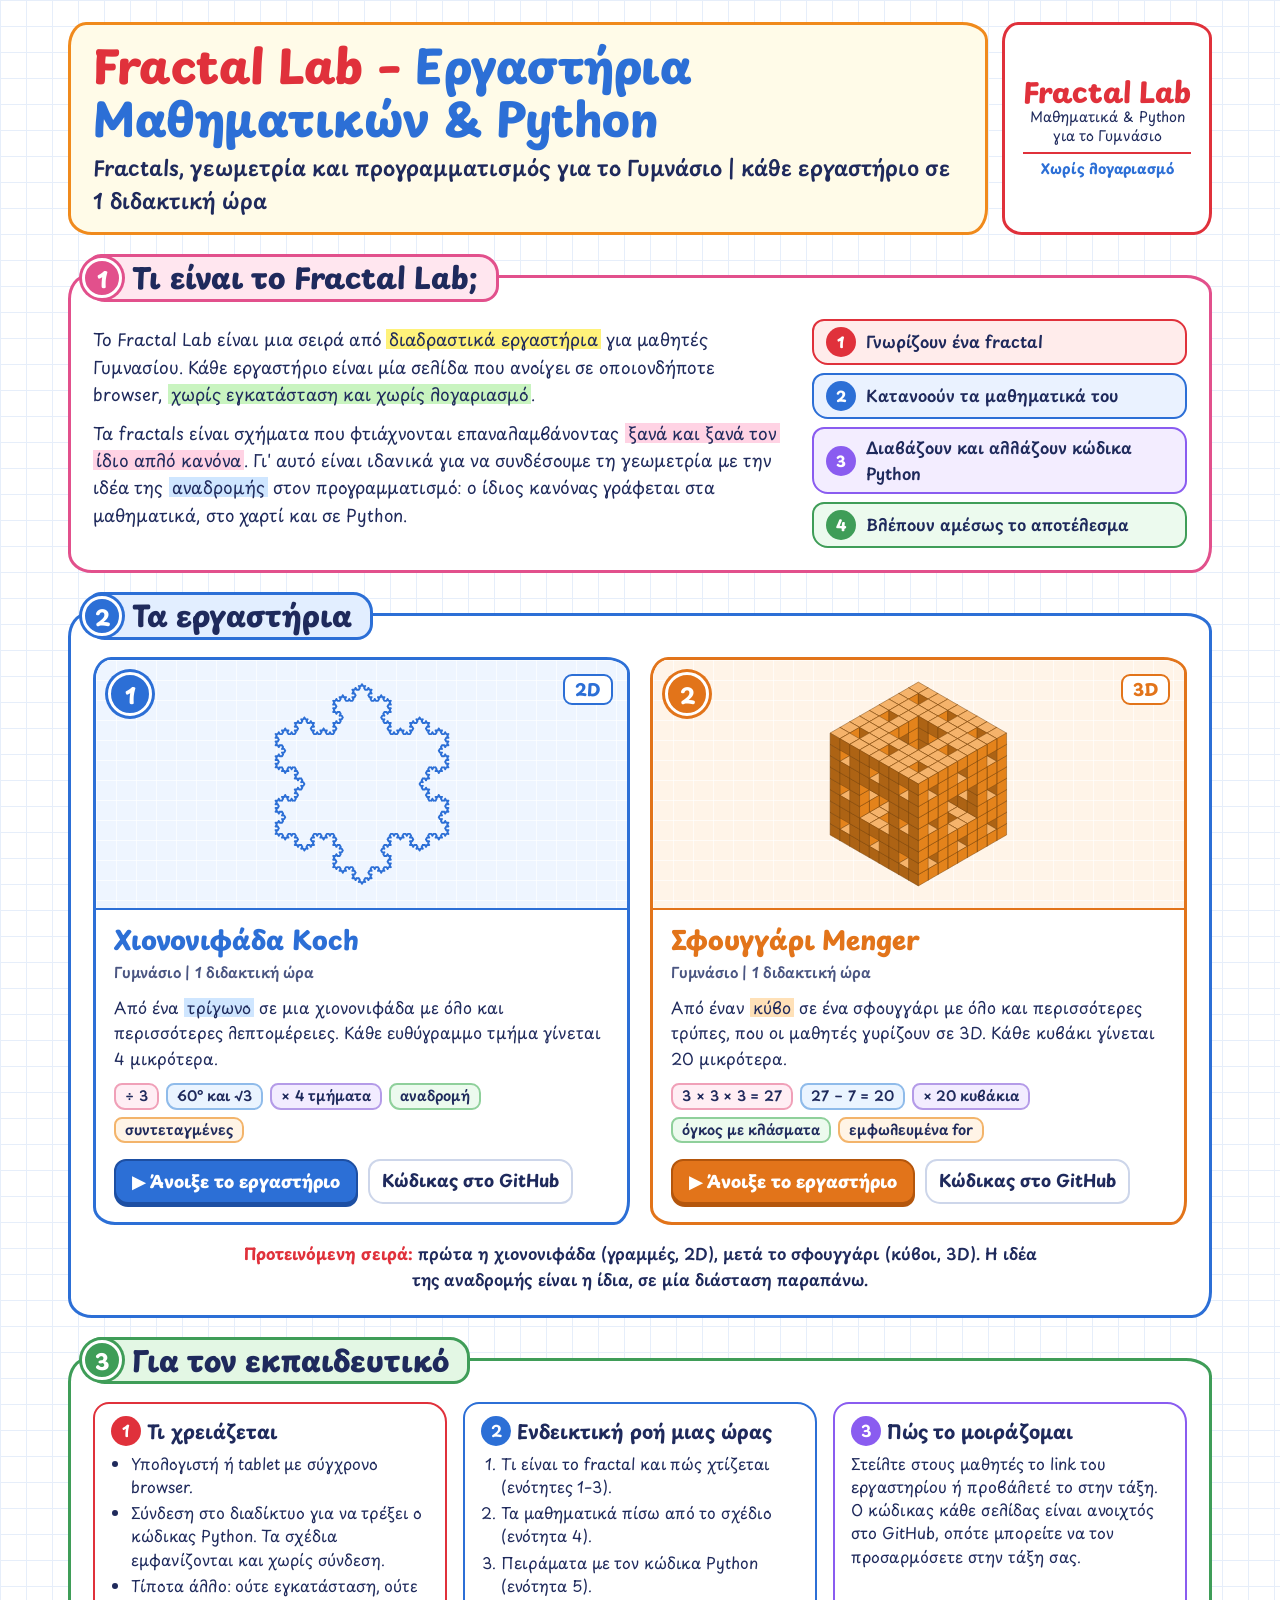
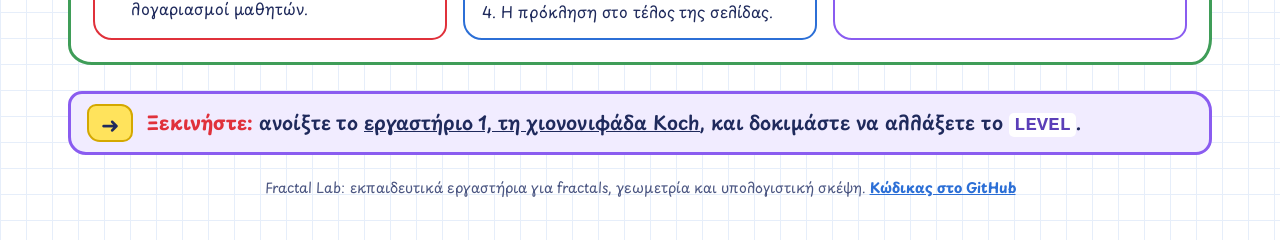
==== index.html @ a5272c8f "Add Fractal Lab landing page Co-Authored-By: Claude Opus 5.5 <noreply@anthropic.com> Claude-Session:" ====
<!doctype html>
<html lang="el"><head><meta charset="utf-8"/><meta name="viewport" content="width=device-width, initial-scale=1"/><title>Fractal Lab · Εργαστήρια Μαθηματικών & Python</title>
<meta name="description" content="Διαδραστικά εργαστήρια fractals για το Γυμνάσιο: μαθηματικά, γεωμετρία και Python στον browser, χωρίς εγκατάσταση και χωρίς λογαριασμό.">
<link rel="preconnect" href="https://fonts.googleapis.com"><link rel="preconnect" href="https://fonts.gstatic.com" crossorigin>
<link href="https://fonts.googleapis.com/css2?family=Playpen+Sans:wght@400..800&display=swap" rel="stylesheet">
<style>
:root{
  --ink:#1f2a5c;--muted:#4b5682;--paper:#ffffff;--grid:#e6eefa;
  --red:#e0313b;--blue:#2c6fd6;--pink:#e2508c;--green:#3f9d58;--purple:#8a5cf0;--orange:#f08a1c;--teal:#1f9aa8;
  --hl-yellow:#fff27a;--hl-green:#c9f4c0;--hl-pink:#ffd3e4;--hl-blue:#cfe6ff;--hl-orange:#ffe1b8;--hl-purple:#e8dcff;
  --hand:'Playpen Sans','Comic Sans MS','Segoe Print',cursive;
  --wobble:18px 26px 20px 24px / 24px 18px 26px 20px;
}
*{box-sizing:border-box}
html{-webkit-text-size-adjust:100%}
body{margin:0;color:var(--ink);font:400 17px/1.6 var(--hand);background-color:var(--paper);
  background-image:linear-gradient(var(--grid) 1px,transparent 1px),linear-gradient(90deg,var(--grid) 1px,transparent 1px);background-size:26px 26px}
a{color:inherit}
a:focus-visible{outline:3px solid var(--pink);outline-offset:3px}
.sheet{max-width:1180px;margin:0 auto;padding:22px 18px 40px}

.sheet-head{display:grid;grid-template-columns:1fr auto;gap:14px;align-items:stretch}
.title-card{background:#fffbe8;border:3px solid var(--orange);border-radius:var(--wobble);padding:14px 22px}
.title-card h1{margin:0;font-size:clamp(28px,4.2vw,46px);line-height:1.15;font-weight:800;letter-spacing:-.5px}
.title-card h1 .t1{color:var(--red)}.title-card h1 .t2{color:var(--blue)}
.title-card p{margin:6px 0 0;font-size:clamp(16px,2vw,21px);font-weight:600}
.brand-card{background:#fff;border:3px solid var(--red);border-radius:16px 22px 18px 20px / 20px 16px 22px 18px;padding:10px 18px;text-align:center;display:flex;flex-direction:column;justify-content:center;min-width:200px}
.brand-card strong{color:var(--red);font-size:28px;line-height:1.1;font-weight:800}
.brand-card span{font-size:14px;line-height:1.35}
.brand-card em{font-style:normal;color:var(--blue);font-weight:700;border-top:2px solid var(--red);margin-top:6px;padding-top:4px;font-size:14px}

.block{position:relative;background:var(--paper);border:3px solid var(--c,var(--pink));border-radius:var(--wobble);padding:0 22px 22px;margin-top:40px}
.tab{position:relative;top:-24px;margin:0 0 -8px -6px;max-width:calc(100% + 6px);display:inline-flex;align-items:center;gap:10px;background:var(--tab,#ffe6ef);border:3px solid var(--c,var(--pink));border-radius:14px 20px 16px 18px;padding:2px 18px 2px 4px}
.tab .num{display:grid;place-items:center;flex:none;width:40px;height:40px;border-radius:50%;background:var(--c,var(--pink));color:#fff;font-weight:800;font-size:22px;border:3px solid #fff;margin:-8px 0 -8px -12px;box-shadow:0 0 0 3px var(--c,var(--pink))}
.tab h2{margin:0;font-size:clamp(21px,2.6vw,29px);font-weight:800;line-height:1.3}
.b-pink{--c:var(--pink);--tab:#ffe6ef}.b-green{--c:var(--green);--tab:#e3f7e4}.b-blue{--c:var(--blue);--tab:#e2eeff}

.hl{padding:0 .18em;border-radius:3px;-webkit-box-decoration-break:clone;box-decoration-break:clone}
.hl.y{background:linear-gradient(transparent 12%,var(--hl-yellow) 12% 90%,transparent 90%)}
.hl.g{background:linear-gradient(transparent 12%,var(--hl-green) 12% 90%,transparent 90%)}
.hl.p{background:linear-gradient(transparent 12%,var(--hl-pink) 12% 90%,transparent 90%)}
.hl.b{background:linear-gradient(transparent 12%,var(--hl-blue) 12% 90%,transparent 90%)}
.hl.o{background:linear-gradient(transparent 12%,var(--hl-orange) 12% 90%,transparent 90%)}

/* Ενότητα 1 */
.about{display:grid;grid-template-columns:1.3fr .7fr;gap:22px;align-items:center}
.about p{margin:0 0 12px}
.pillars{list-style:none;margin:0;padding:0;display:grid;gap:8px}
.pillars li{display:flex;gap:10px;align-items:center;border:2.5px solid var(--pc);background:var(--pb);border-radius:12px 15px 13px 16px;padding:6px 12px;font-size:16px;font-weight:600}
.pillars li span{flex:none;display:grid;place-items:center;width:30px;height:30px;border-radius:50%;background:var(--pc);color:#fff;font-weight:800;font-size:15px}
.p1{--pc:#e0313b;--pb:#ffeceb}.p2{--pc:#2c6fd6;--pb:#eaf2ff}.p3{--pc:#8a5cf0;--pb:#f3edff}.p4{--pc:#3f9d58;--pb:#ecfaee}

/* Ενότητα 2: κάρτες εργαστηρίων */
.labs{display:grid;grid-template-columns:repeat(2,minmax(0,1fr));gap:20px}
.lab{display:flex;flex-direction:column;border:3px solid var(--lc);border-radius:18px 24px 16px 22px / 22px 16px 24px 18px;background:#fff;overflow:hidden}
.lab-art{position:relative;background:var(--lb);border-bottom:2.5px solid var(--lc);padding:16px;height:250px;display:flex;align-items:center;justify-content:center;
  background-image:linear-gradient(#ffffffaa 1px,transparent 1px),linear-gradient(90deg,#ffffffaa 1px,transparent 1px);background-size:20px 20px}
.lab-art svg{width:auto;height:100%;max-width:100%}
.lab-art .badge{position:absolute;top:12px;left:12px;display:grid;place-items:center;width:44px;height:44px;border-radius:50%;background:var(--lc);color:#fff;font-weight:800;font-size:22px;border:3px solid #fff;box-shadow:0 0 0 3px var(--lc)}
.lab-art .dim{position:absolute;top:14px;right:14px;background:#fff;border:2.5px solid var(--lc);border-radius:9px;padding:0 10px;font-weight:800;color:var(--lc)}
.lab-body{padding:14px 18px 18px;display:flex;flex-direction:column;gap:10px;flex:1}
.lab h3{margin:0;font-size:26px;line-height:1.2;font-weight:800;color:var(--lc)}
.lab .meta{margin:-4px 0 0;font-size:14.5px;color:var(--muted);font-weight:600}
.lab p{margin:0;font-size:16px}
.tags{display:flex;flex-wrap:wrap;gap:7px;margin:2px 0}
.tags span{border:2px solid var(--tc);background:var(--tb);border-radius:8px 10px 9px 11px;padding:0 9px;font-size:14px;font-weight:600}
.t1{--tc:#f0a0b8;--tb:#ffeef4}.t2{--tc:#8fbbea;--tb:#eaf4ff}.t3{--tc:#b49be8;--tb:#f2ecff}.t4{--tc:#8fd09b;--tb:#ecfaee}.t5{--tc:#f3b46b;--tb:#fff4e6}
.lab-actions{display:flex;flex-wrap:wrap;gap:10px;margin-top:auto;padding-top:4px}
.open{display:inline-block;text-decoration:none;background:var(--lc);color:#fff;border:2.5px solid var(--ld);border-radius:12px 15px 12px 14px;padding:7px 16px;font-weight:800;box-shadow:0 3px 0 var(--ld)}
.open:hover{filter:brightness(1.07)}.open:active{transform:translateY(2px);box-shadow:0 1px 0 var(--ld)}
.src{display:inline-block;text-decoration:none;background:#fff;border:2.5px solid #cdd6ea;border-radius:12px 14px 12px 15px;padding:6px 12px;font-weight:700}
.src:hover{background:#f4f7ff}
.koch{--lc:#2c6fd6;--ld:#1d4fa3;--lb:#eef5ff}.menger{--lc:#e2741a;--ld:#b4560c;--lb:#fff4e8}
.order{margin:16px auto 0;max-width:820px;font-weight:600;font-size:16px;text-align:center}
.order b{color:var(--red)}

/* Ενότητα 3: για τον εκπαιδευτικό */
.teach{display:grid;grid-template-columns:repeat(3,minmax(0,1fr));gap:16px}
.note-card{border:2.5px solid var(--nc);border-radius:16px 20px 15px 19px;padding:12px 16px;background:#fff}
.note-card h3{margin:0 0 6px;font-size:19px;line-height:1.3}
.note-card h3 .q{display:inline-grid;place-items:center;width:30px;height:30px;border-radius:50%;background:var(--nc);color:#fff;font-size:16px;margin-right:6px;vertical-align:1px}
.note-card p,.note-card li{font-size:15.5px;line-height:1.5}
.note-card p{margin:6px 0}
.note-card ol,.note-card ul{margin:6px 0 0;padding-left:20px}
.note-card li{margin:3px 0}
.n1{--nc:#e0313b}.n2{--nc:#2c6fd6}.n3{--nc:#8a5cf0}

.next{margin-top:26px;display:flex;align-items:center;gap:14px;background:#f1ecff;border:3px solid var(--purple);border-radius:14px 20px 16px 18px;padding:10px 16px}
.next .go{flex:none;display:grid;place-items:center;width:46px;height:38px;background:#ffe35c;border:2.5px solid #d4a800;border-radius:9px 12px 10px 13px;font-size:22px}
.next p{margin:0;font-size:clamp(16px,2vw,19px);font-weight:600}
.next p b{color:var(--red)}
footer{text-align:center;color:var(--muted);font-size:14px;margin-top:22px}
footer a{color:var(--blue);font-weight:700}

@media(max-width:850px){
  .sheet-head,.about,.labs,.teach{grid-template-columns:1fr}
  .brand-card{min-width:0}
  .block{padding:0 14px 16px}
  .tab{padding-right:12px}.tab h2{font-size:20px}
  .lab-art{height:210px}
}
</style></head>
<body><main class="sheet">

<header class="sheet-head">
  <div class="title-card">
    <h1><span class="t1">Fractal Lab –</span> <span class="t2">Εργαστήρια Μαθηματικών &amp; Python</span></h1>
    <p>Fractals, γεωμετρία και προγραμματισμός για το Γυμνάσιο | κάθε εργαστήριο σε 1 διδακτική ώρα</p>
  </div>
  <aside class="brand-card" aria-label="Fractal Lab">
    <strong>Fractal Lab</strong>
    <span>Μαθηματικά &amp; Python<br>για το Γυμνάσιο</span>
    <em>Χωρίς λογαριασμό</em>
  </aside>
</header>

<section class="block b-pink" aria-labelledby="s1">
  <div class="tab"><span class="num">1</span><h2 id="s1">Τι είναι το Fractal Lab;</h2></div>
  <div class="about">
    <div>
      <p>Το Fractal Lab είναι μια σειρά από <span class="hl y">διαδραστικά εργαστήρια</span> για μαθητές Γυμνασίου. Κάθε εργαστήριο είναι μία σελίδα που ανοίγει σε οποιονδήποτε browser, <span class="hl g">χωρίς εγκατάσταση και χωρίς λογαριασμό</span>.</p>
      <p>Τα fractals είναι σχήματα που φτιάχνονται επαναλαμβάνοντας <span class="hl p">ξανά και ξανά τον ίδιο απλό κανόνα</span>. Γι' αυτό είναι ιδανικά για να συνδέσουμε τη γεωμετρία με την ιδέα της <span class="hl b">αναδρομής</span> στον προγραμματισμό: ο ίδιος κανόνας γράφεται στα μαθηματικά, στο χαρτί και σε Python.</p>
    </div>
    <ul class="pillars" aria-label="Τι κάνουν οι μαθητές σε κάθε εργαστήριο">
      <li class="p1"><span>1</span>Γνωρίζουν ένα fractal</li>
      <li class="p2"><span>2</span>Κατανοούν τα μαθηματικά του</li>
      <li class="p3"><span>3</span>Διαβάζουν και αλλάζουν κώδικα Python</li>
      <li class="p4"><span>4</span>Βλέπουν αμέσως το αποτέλεσμα</li>
    </ul>
  </div>
</section>

<section class="block b-blue" aria-labelledby="s2">
  <div class="tab"><span class="num">2</span><h2 id="s2">Τα εργαστήρια</h2></div>
  <div class="labs">
    <article class="lab koch">
      <div class="lab-art"><span class="badge">1</span><span class="dim">2D</span><svg id="art-koch" role="img" aria-label="Χιονονιφάδα Koch, επίπεδο 4"></svg></div>
      <div class="lab-body">
        <h3>Χιονονιφάδα Koch</h3>
        <p class="meta">Γυμνάσιο | 1 διδακτική ώρα</p>
        <p>Από ένα <span class="hl b">τρίγωνο</span> σε μια χιονονιφάδα με όλο και περισσότερες λεπτομέρειες. Κάθε ευθύγραμμο τμήμα γίνεται 4 μικρότερα.</p>
        <div class="tags"><span class="t1">÷ 3</span><span class="t2">60° και √3</span><span class="t3">× 4 τμήματα</span><span class="t4">αναδρομή</span><span class="t5">συντεταγμένες</span></div>
        <div class="lab-actions"><a class="open" href="https://izzydi.github.io/koch-fractal/">▶ Άνοιξε το εργαστήριο</a><a class="src" href="https://github.com/izzydi/koch-fractal">Κώδικας στο GitHub</a></div>
      </div>
    </article>
    <article class="lab menger">
      <div class="lab-art"><span class="badge">2</span><span class="dim">3D</span><svg id="art-menger" role="img" aria-label="Σφουγγάρι Menger, επίπεδο 2"></svg></div>
      <div class="lab-body">
        <h3>Σφουγγάρι Menger</h3>
        <p class="meta">Γυμνάσιο | 1 διδακτική ώρα</p>
        <p>Από έναν <span class="hl o">κύβο</span> σε ένα σφουγγάρι με όλο και περισσότερες τρύπες, που οι μαθητές γυρίζουν σε 3D. Κάθε κυβάκι γίνεται 20 μικρότερα.</p>
        <div class="tags"><span class="t1">3 × 3 × 3 = 27</span><span class="t2">27 − 7 = 20</span><span class="t3">× 20 κυβάκια</span><span class="t4">όγκος με κλάσματα</span><span class="t5">εμφωλευμένα for</span></div>
        <div class="lab-actions"><a class="open" href="https://izzydi.github.io/menger-sponge/">▶ Άνοιξε το εργαστήριο</a><a class="src" href="https://github.com/izzydi/menger-sponge">Κώδικας στο GitHub</a></div>
      </div>
    </article>
  </div>
  <p class="order"><b>Προτεινόμενη σειρά:</b> πρώτα η χιονονιφάδα (γραμμές, 2D), μετά το σφουγγάρι (κύβοι, 3D). Η ιδέα της αναδρομής είναι η ίδια, σε μία διάσταση παραπάνω.</p>
</section>

<section class="block b-green" aria-labelledby="s3">
  <div class="tab"><span class="num">3</span><h2 id="s3">Για τον εκπαιδευτικό</h2></div>
  <div class="teach">
    <article class="note-card n1"><h3><span class="q">1</span>Τι χρειάζεται</h3>
      <ul>
        <li>Υπολογιστή ή tablet με σύγχρονο browser.</li>
        <li>Σύνδεση στο διαδίκτυο για να τρέξει ο κώδικας Python. Τα σχέδια εμφανίζονται και χωρίς σύνδεση.</li>
        <li>Τίποτα άλλο: ούτε εγκατάσταση, ούτε λογαριασμοί μαθητών.</li>
      </ul>
    </article>
    <article class="note-card n2"><h3><span class="q">2</span>Ενδεικτική ροή μιας ώρας</h3>
      <ol>
        <li>Τι είναι το fractal και πώς χτίζεται (ενότητες 1–3).</li>
        <li>Τα μαθηματικά πίσω από το σχέδιο (ενότητα 4).</li>
        <li>Πειράματα με τον κώδικα Python (ενότητα 5).</li>
        <li>Η πρόκληση στο τέλος της σελίδας.</li>
      </ol>
    </article>
    <article class="note-card n3"><h3><span class="q">3</span>Πώς το μοιράζομαι</h3>
      <p>Στείλτε στους μαθητές το link του εργαστηρίου ή προβάλετέ το στην τάξη. Ο κώδικας κάθε σελίδας είναι ανοιχτός στο GitHub, οπότε μπορείτε να τον προσαρμόσετε στην τάξη σας.</p>
    </article>
  </div>
</section>

<div class="next"><span class="go" aria-hidden="true">➜</span><p><b>Ξεκινήστε:</b> ανοίξτε το <a href="https://izzydi.github.io/koch-fractal/">εργαστήριο 1, τη χιονονιφάδα Koch</a>, και δοκιμάστε να αλλάξετε το <code style="font-family:Consolas,'Courier New',monospace;background:#fff;border-radius:5px;padding:1px 5px;color:#5b3fb8">LEVEL</code>.</p></div>

<footer>Fractal Lab: εκπαιδευτικά εργαστήρια για fractals, γεωμετρία και υπολογιστική σκέψη. <a href="https://github.com/izzydi/fractal-lab">Κώδικας στο GitHub</a></footer>
</main>
<script>
// Ίδιοι κανόνες με τα εργαστήρια, για τα σχέδια στις κάρτες.
function kochJS(a,b,n){if(n===0)return [[a,b]];const dx=(b[0]-a[0])/3,dy=(b[1]-a[1])/3,p=[a[0]+dx,a[1]+dy],q=[a[0]+2*dx,a[1]+2*dy],peak=[p[0]+dx/2+Math.sqrt(3)*dy/2,p[1]+dy/2-Math.sqrt(3)*dx/2];return [...kochJS(a,p,n-1),...kochJS(p,peak,n-1),...kochJS(peak,q,n-1),...kochJS(q,b,n-1)]}
function kochSVG(svg,n,color){const h=Math.sqrt(3)/3,t=[[-1,-h],[1,-h],[0,2*h]];const segs=t.flatMap((p,i)=>kochJS(p,t[(i+1)%3],n));
  const d=segs.map(s=>'M'+s[0][0].toFixed(4)+' '+(-s[0][1]).toFixed(4)+'L'+s[1][0].toFixed(4)+' '+(-s[1][1]).toFixed(4)).join('');
  svg.setAttribute('viewBox','-1.25 -1.25 2.5 2.5');svg.innerHTML='<path d="'+d+'" fill="none" stroke="'+color+'" stroke-width="0.022" stroke-linejoin="round" stroke-linecap="round"/>'}
function mengerJS(x,y,z,size,n){if(n===0)return [[x,y,z,size]];const s=size/3,out=[];for(let i=0;i<3;i++)for(let j=0;j<3;j++)for(let k=0;k<3;k++){if((i===1)+(j===1)+(k===1)>=2)continue;out.push(...mengerJS(x+i*s,y+j*s,z+k*s,s,n-1))}return out}
function shade(hex,f){const n=parseInt(hex.slice(1),16);let r=n>>16,g=n>>8&255,b=n&255;const m=c=>Math.round(f>=1?c+(255-c)*(f-1):c*f);return 'rgb('+m(r)+','+m(g)+','+m(b)+')'}
function isoSVG(svg,cubes,base){
  const P=(x,y,z)=>[(x-y)*0.8660254,(x+y)*0.5-z];
  const sorted=cubes.slice().sort((a,b)=>(a[0]+a[1]+a[2])-(b[0]+b[1]+b[2]));
  const top=shade(base,1.35),right=shade(base,0.95),left=shade(base,0.72),edge=shade(base,0.5);
  let minX=1e9,maxX=-1e9,minY=1e9,maxY=-1e9,parts=[];
  const poly=(pts,fill)=>{for(const[px,py] of pts){minX=Math.min(minX,px);maxX=Math.max(maxX,px);minY=Math.min(minY,py);maxY=Math.max(maxY,py)}parts.push('<polygon points="'+pts.map(p=>p[0].toFixed(4)+','+p[1].toFixed(4)).join(' ')+'" fill="'+fill+'"/>')};
  for(const[x,y,z,s] of sorted){
    poly([P(x,y,z+s),P(x+s,y,z+s),P(x+s,y+s,z+s),P(x,y+s,z+s)],top);
    poly([P(x+s,y,z),P(x+s,y+s,z),P(x+s,y+s,z+s),P(x+s,y,z+s)],right);
    poly([P(x,y+s,z),P(x+s,y+s,z),P(x+s,y+s,z+s),P(x,y+s,z+s)],left);
  }
  const pad=0.06;svg.setAttribute('viewBox',(minX-pad)+' '+(minY-pad)+' '+(maxX-minX+2*pad)+' '+(maxY-minY+2*pad));
  svg.innerHTML='<g stroke="'+edge+'" stroke-width="'+(0.0035+0.01*cubes[0][3])+'" stroke-linejoin="round">'+parts.join('')+'</g>';
}
kochSVG(document.querySelector('#art-koch'),4,'#2c6fd6');
isoSVG(document.querySelector('#art-menger'),mengerJS(0,0,0,1,2),'#f08a1c');
</script></body></html>
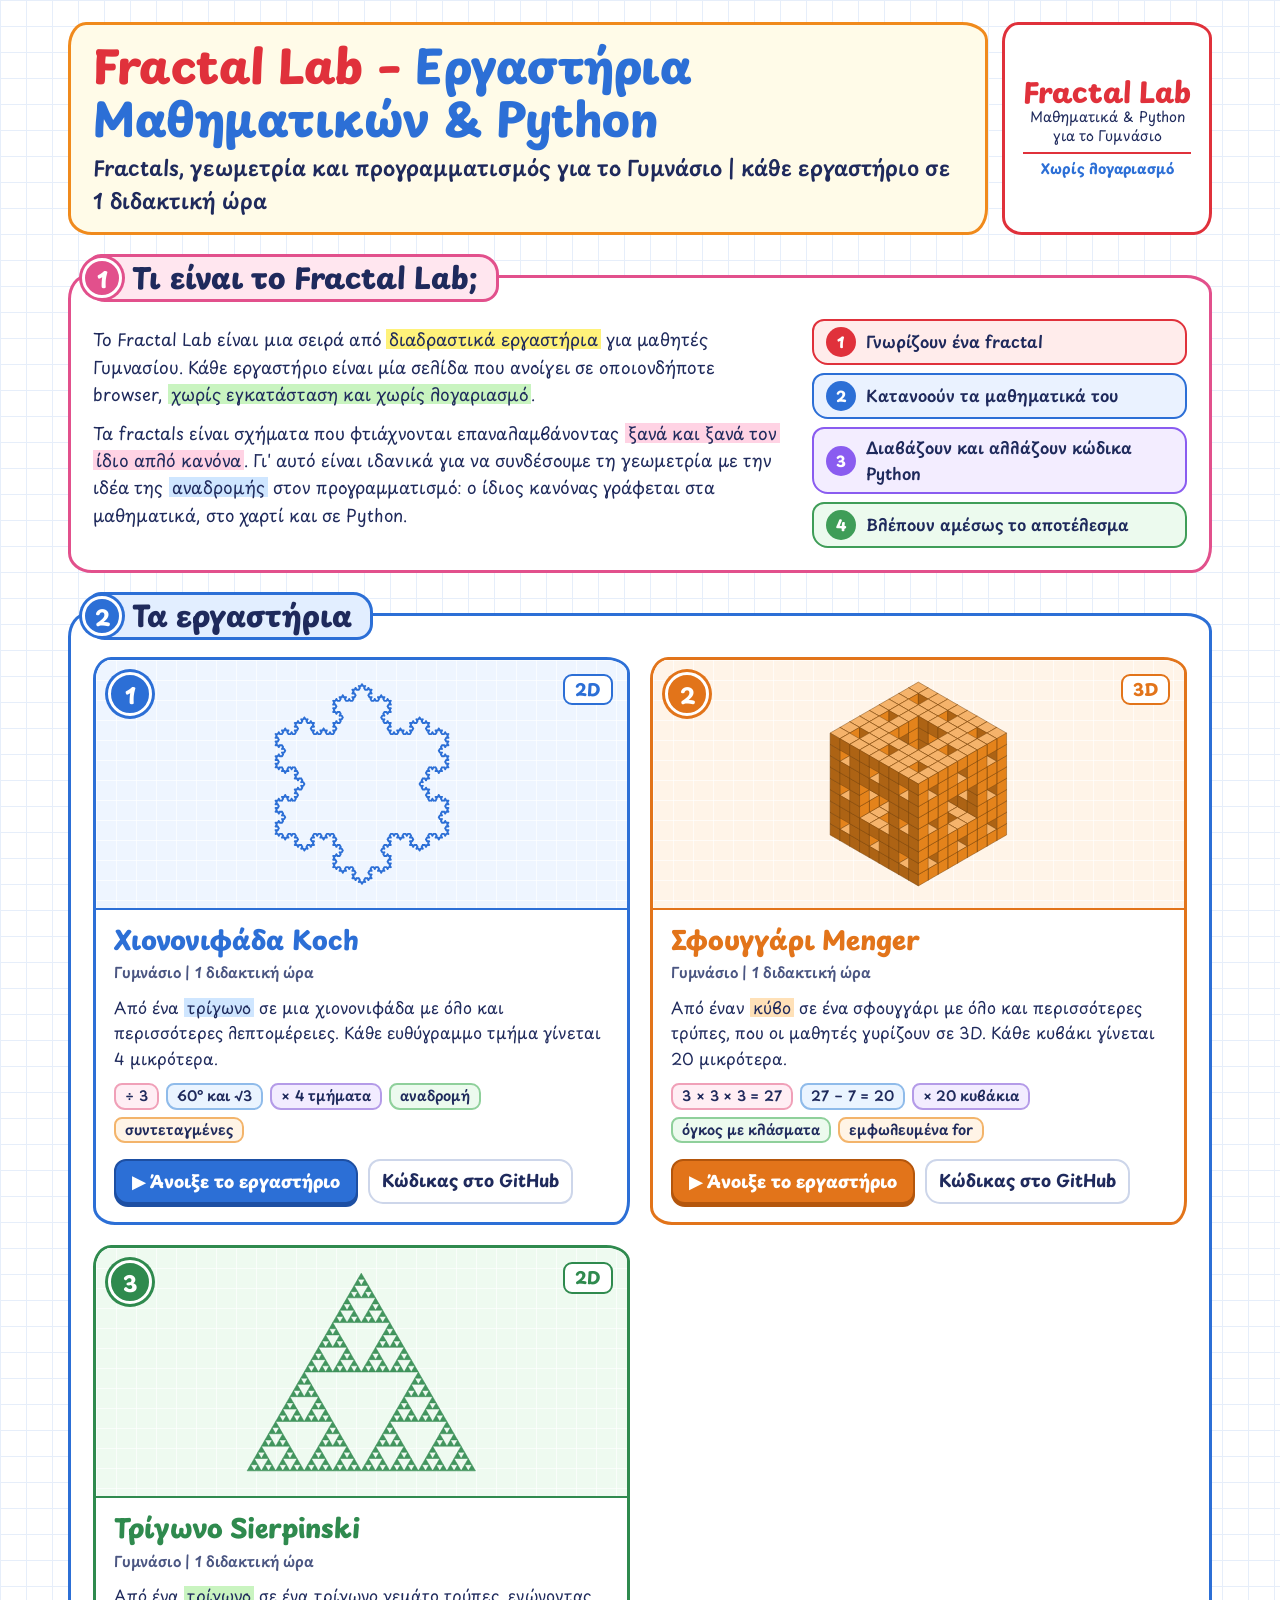
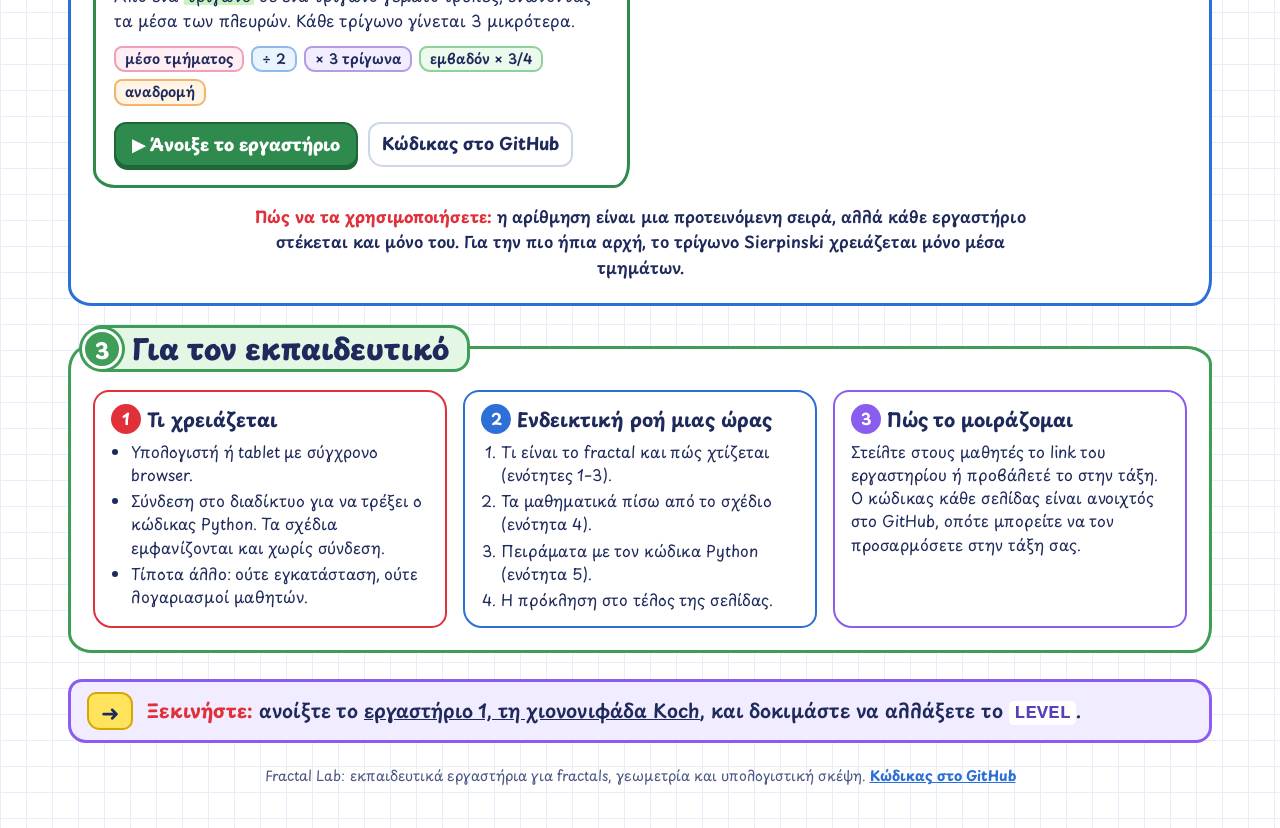
==== commit 1a5677e9: "Add shared lab assets and lab 3, the Sierpinski triangle Co-Authored-By: Claude Opus 5.5 <noreply@an" ====
--- a/index.html
+++ b/index.html
@@ -70,7 +70,7 @@
 .open:hover{filter:brightness(1.07)}.open:active{transform:translateY(2px);box-shadow:0 1px 0 var(--ld)}
 .src{display:inline-block;text-decoration:none;background:#fff;border:2.5px solid #cdd6ea;border-radius:12px 14px 12px 15px;padding:6px 12px;font-weight:700}
 .src:hover{background:#f4f7ff}
-.koch{--lc:#2c6fd6;--ld:#1d4fa3;--lb:#eef5ff}.menger{--lc:#e2741a;--ld:#b4560c;--lb:#fff4e8}
+.labs-group{margin:6px 0 4px;font-size:20px;font-weight:800;color:var(--muted)}
 .order{margin:16px auto 0;max-width:820px;font-weight:600;font-size:16px;text-align:center}
 .order b{color:var(--red)}
 
@@ -132,8 +132,9 @@
 
 <section class="block b-blue" aria-labelledby="s2">
   <div class="tab"><span class="num">2</span><h2 id="s2">Τα εργαστήρια</h2></div>
+<!-- LABS:START -->
   <div class="labs">
-    <article class="lab koch">
+    <article class="lab" style="--lc:#2c6fd6;--ld:#1d4fa3;--lb:#eef5ff">
       <div class="lab-art"><span class="badge">1</span><span class="dim">2D</span><svg id="art-koch" role="img" aria-label="Χιονονιφάδα Koch, επίπεδο 4"></svg></div>
       <div class="lab-body">
         <h3>Χιονονιφάδα Koch</h3>
@@ -143,7 +144,7 @@
         <div class="lab-actions"><a class="open" href="https://izzydi.github.io/koch-fractal/">▶ Άνοιξε το εργαστήριο</a><a class="src" href="https://github.com/izzydi/koch-fractal">Κώδικας στο GitHub</a></div>
       </div>
     </article>
-    <article class="lab menger">
+    <article class="lab" style="--lc:#e2741a;--ld:#b4560c;--lb:#fff4e8">
       <div class="lab-art"><span class="badge">2</span><span class="dim">3D</span><svg id="art-menger" role="img" aria-label="Σφουγγάρι Menger, επίπεδο 2"></svg></div>
       <div class="lab-body">
         <h3>Σφουγγάρι Menger</h3>
@@ -153,8 +154,19 @@
         <div class="lab-actions"><a class="open" href="https://izzydi.github.io/menger-sponge/">▶ Άνοιξε το εργαστήριο</a><a class="src" href="https://github.com/izzydi/menger-sponge">Κώδικας στο GitHub</a></div>
       </div>
     </article>
-  </div>
-  <p class="order"><b>Προτεινόμενη σειρά:</b> πρώτα η χιονονιφάδα (γραμμές, 2D), μετά το σφουγγάρι (κύβοι, 3D). Η ιδέα της αναδρομής είναι η ίδια, σε μία διάσταση παραπάνω.</p>
+    <article class="lab" style="--lc:#2f8a4e;--ld:#1f6638;--lb:#eefaf0">
+      <div class="lab-art"><span class="badge">3</span><span class="dim">2D</span><svg id="art-sierpinski-triangle" role="img" aria-label="Τρίγωνο Sierpinski, επίπεδο 5"></svg></div>
+      <div class="lab-body">
+        <h3>Τρίγωνο Sierpinski</h3>
+        <p class="meta">Γυμνάσιο | 1 διδακτική ώρα</p>
+        <p>Από ένα <span class="hl g">τρίγωνο</span> σε ένα τρίγωνο γεμάτο τρύπες, ενώνοντας τα μέσα των πλευρών. Κάθε τρίγωνο γίνεται 3 μικρότερα.</p>
+        <div class="tags"><span class="t1">μέσο τμήματος</span><span class="t2">÷ 2</span><span class="t3">× 3 τρίγωνα</span><span class="t4">εμβαδόν × 3/4</span><span class="t5">αναδρομή</span></div>
+        <div class="lab-actions"><a class="open" href="sierpinski-triangle/">▶ Άνοιξε το εργαστήριο</a><a class="src" href="https://github.com/izzydi/fractal-lab/tree/main/sierpinski-triangle">Κώδικας στο GitHub</a></div>
+      </div>
+    </article>
+  </div>
+  <p class="order"><b>Πώς να τα χρησιμοποιήσετε:</b> η αρίθμηση είναι μια προτεινόμενη σειρά, αλλά κάθε εργαστήριο στέκεται και μόνο του. Για την πιο ήπια αρχή, το τρίγωνο Sierpinski χρειάζεται μόνο μέσα τμημάτων.</p>
+<!-- LABS:END -->
 </section>
 
 <section class="block b-green" aria-labelledby="s3">
@@ -185,6 +197,7 @@
 
 <footer>Fractal Lab: εκπαιδευτικά εργαστήρια για fractals, γεωμετρία και υπολογιστική σκέψη. <a href="https://github.com/izzydi/fractal-lab">Κώδικας στο GitHub</a></footer>
 </main>
+<script src="assets/draw2d.js"></script>
 <script>
 // Ίδιοι κανόνες με τα εργαστήρια, για τα σχέδια στις κάρτες.
 function kochJS(a,b,n){if(n===0)return [[a,b]];const dx=(b[0]-a[0])/3,dy=(b[1]-a[1])/3,p=[a[0]+dx,a[1]+dy],q=[a[0]+2*dx,a[1]+2*dy],peak=[p[0]+dx/2+Math.sqrt(3)*dy/2,p[1]+dy/2-Math.sqrt(3)*dx/2];return [...kochJS(a,p,n-1),...kochJS(p,peak,n-1),...kochJS(peak,q,n-1),...kochJS(q,b,n-1)]}
@@ -207,6 +220,9 @@
   const pad=0.06;svg.setAttribute('viewBox',(minX-pad)+' '+(minY-pad)+' '+(maxX-minX+2*pad)+' '+(maxY-minY+2*pad));
   svg.innerHTML='<g stroke="'+edge+'" stroke-width="'+(0.0035+0.01*cubes[0][3])+'" stroke-linejoin="round">'+parts.join('')+'</g>';
 }
+// ART:START
 kochSVG(document.querySelector('#art-koch'),4,'#2c6fd6');
 isoSVG(document.querySelector('#art-menger'),mengerJS(0,0,0,1,2),'#f08a1c');
+{const mid=(p,q)=>[(p[0]+q[0])/2,(p[1]+q[1])/2];const s=(a,b,c,n)=>n===0?[[a,b,c]]:[...s(a,mid(a,b),mid(c,a),n-1),...s(mid(a,b),b,mid(b,c),n-1),...s(mid(c,a),mid(b,c),c,n-1)];FL2D.drawSVG(document.querySelector('#art-sierpinski-triangle'),{polygons:s([0,0],[16,0],[8,8*Math.sqrt(3)],5)},'#2f8a4e',{fillOpacity:.9,edgeWidth:.002});}
+// ART:END
 </script></body></html>
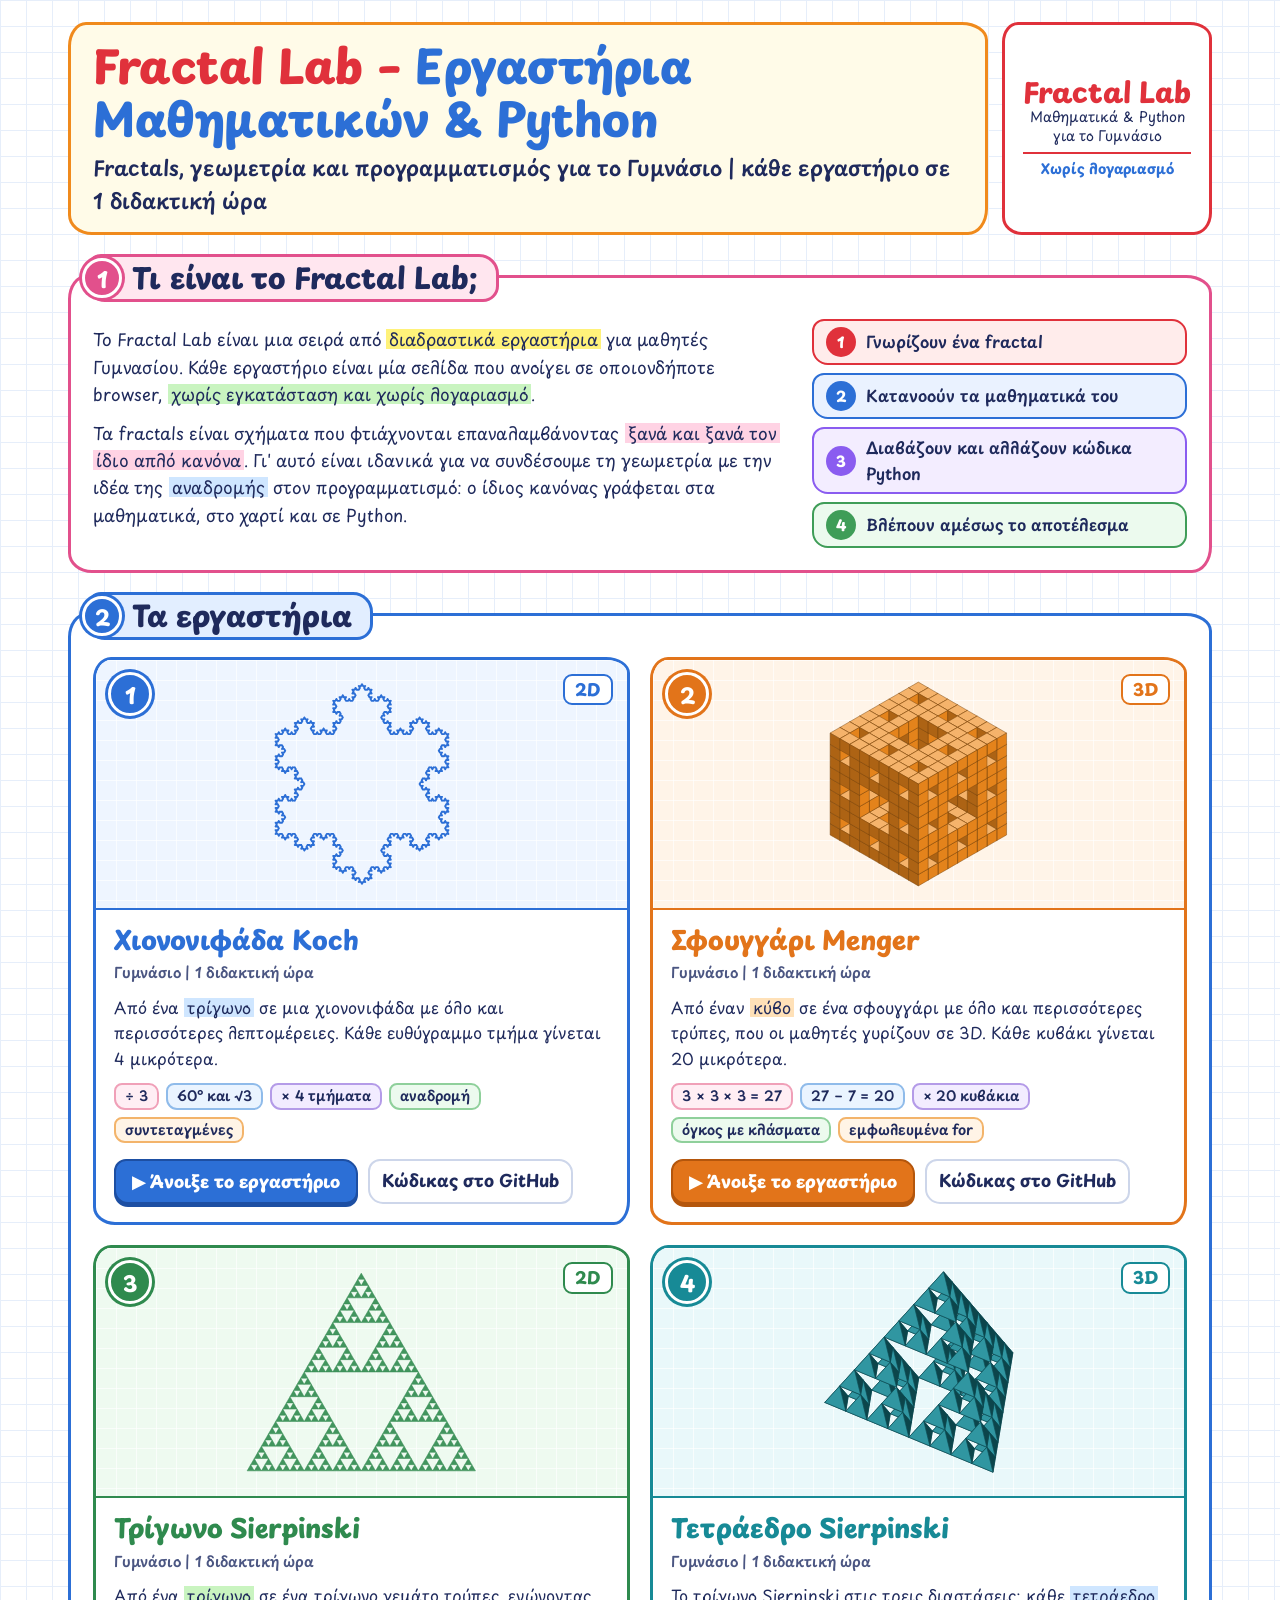
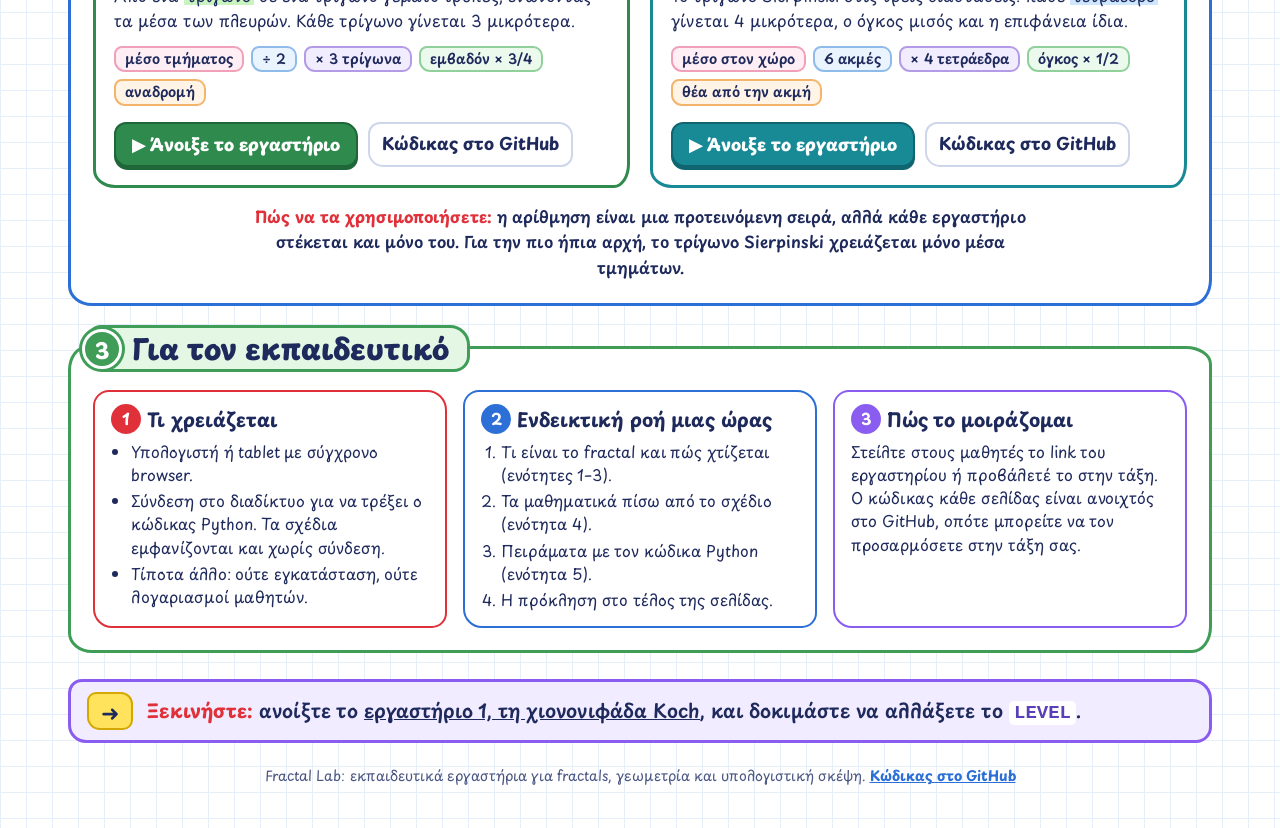
==== commit 6f026447: "Add lab 4, the Sierpinski tetrahedron Co-Authored-By: Claude Opus 5.5 <noreply@anthropic.com> Claude" ====
--- a/index.html
+++ b/index.html
@@ -162,6 +162,16 @@
         <p>Από ένα <span class="hl g">τρίγωνο</span> σε ένα τρίγωνο γεμάτο τρύπες, ενώνοντας τα μέσα των πλευρών. Κάθε τρίγωνο γίνεται 3 μικρότερα.</p>
         <div class="tags"><span class="t1">μέσο τμήματος</span><span class="t2">÷ 2</span><span class="t3">× 3 τρίγωνα</span><span class="t4">εμβαδόν × 3/4</span><span class="t5">αναδρομή</span></div>
         <div class="lab-actions"><a class="open" href="sierpinski-triangle/">▶ Άνοιξε το εργαστήριο</a><a class="src" href="https://github.com/izzydi/fractal-lab/tree/main/sierpinski-triangle">Κώδικας στο GitHub</a></div>
+      </div>
+    </article>
+    <article class="lab" style="--lc:#178a96;--ld:#0f6670;--lb:#e9f8fa">
+      <div class="lab-art"><span class="badge">4</span><span class="dim">3D</span><svg id="art-sierpinski-tetrahedron" role="img" aria-label="Τετράεδρο Sierpinski, επίπεδο 3"></svg></div>
+      <div class="lab-body">
+        <h3>Τετράεδρο Sierpinski</h3>
+        <p class="meta">Γυμνάσιο | 1 διδακτική ώρα</p>
+        <p>Το τρίγωνο Sierpinski στις τρεις διαστάσεις: κάθε <span class="hl b">τετράεδρο</span> γίνεται 4 μικρότερα, ο όγκος μισός και η επιφάνεια ίδια.</p>
+        <div class="tags"><span class="t1">μέσο στον χώρο</span><span class="t2">6 ακμές</span><span class="t3">× 4 τετράεδρα</span><span class="t4">όγκος × 1/2</span><span class="t5">θέα από την ακμή</span></div>
+        <div class="lab-actions"><a class="open" href="sierpinski-tetrahedron/">▶ Άνοιξε το εργαστήριο</a><a class="src" href="https://github.com/izzydi/fractal-lab/tree/main/sierpinski-tetrahedron">Κώδικας στο GitHub</a></div>
       </div>
     </article>
   </div>
@@ -224,5 +234,6 @@
 kochSVG(document.querySelector('#art-koch'),4,'#2c6fd6');
 isoSVG(document.querySelector('#art-menger'),mengerJS(0,0,0,1,2),'#f08a1c');
 {const mid=(p,q)=>[(p[0]+q[0])/2,(p[1]+q[1])/2];const s=(a,b,c,n)=>n===0?[[a,b,c]]:[...s(a,mid(a,b),mid(c,a),n-1),...s(mid(a,b),b,mid(b,c),n-1),...s(mid(c,a),mid(b,c),c,n-1)];FL2D.drawSVG(document.querySelector('#art-sierpinski-triangle'),{polygons:s([0,0],[16,0],[8,8*Math.sqrt(3)],5)},'#2f8a4e',{fillOpacity:.9,edgeWidth:.002});}
+{const mid=(p,q)=>[(p[0]+q[0])/2,(p[1]+q[1])/2,(p[2]+q[2])/2];const tet=(a,b,c,d,n)=>{if(n===0)return [[a,b,c,d]];const ab=mid(a,b),ac=mid(a,c),ad=mid(a,d),bc=mid(b,c),bd=mid(b,d),cd=mid(c,d);return [...tet(a,ab,ac,ad,n-1),...tet(ab,b,bc,bd,n-1),...tet(ac,bc,c,cd,n-1),...tet(ad,bd,cd,d,n-1)]};const S=Math.sqrt(3),T=tet([0,0,0],[8,0,0],[4,4*S,0],[4,4*S/3,8*Math.sqrt(2/3)],3);const sub=(p,q)=>[p[0]-q[0],p[1]-q[1],p[2]-q[2]],cr=(u,v)=>[u[1]*v[2]-u[2]*v[1],u[2]*v[0]-u[0]*v[2],u[0]*v[1]-u[1]*v[0]],dt=(u,v)=>u[0]*v[0]+u[1]*v[1]+u[2]*v[2],nm=u=>{const l=Math.hypot(...u)||1;return u.map(x=>x/l)};const th=-0.62,ph=0.62,ct=Math.cos(th),st=Math.sin(th),cp=Math.cos(ph),sp=Math.sin(ph),L=nm([-0.5,-0.8,0.9]);const view=p=>{const x=p[0]-4,y=p[1]-2.3,z=p[2]-2,x1=x*ct-y*st,y1=x*st+y*ct;return [x1,z*cp+y1*sp,y1*cp-z*sp]};const F=[[0,1,2,3],[0,1,3,2],[0,2,3,1],[1,2,3,0]],faces=[];for(const t of T)for(const[i,j,k,o] of F){let n=nm(cr(sub(t[j],t[i]),sub(t[k],t[i])));if(dt(n,sub(t[o],t[i]))>0)n=n.map(v=>-v);const pts=[t[i],t[j],t[k]].map(view);faces.push({pts,d:(pts[0][2]+pts[1][2]+pts[2][2])/3,l:0.5+0.75*Math.max(0,dt(n,L))})}faces.sort((a,b)=>b.d-a.d);const sh=f=>{const c=[23,138,150].map(v=>Math.round(f>=1?v+(255-v)*(f-1):v*f));return 'rgb('+c+')'};const svg=document.querySelector('#art-sierpinski-tetrahedron');let x0=1e9,x1=-1e9,y0=1e9,y1=-1e9;for(const f of faces)for(const p of f.pts){x0=Math.min(x0,p[0]);x1=Math.max(x1,p[0]);y0=Math.min(y0,-p[1]);y1=Math.max(y1,-p[1])}svg.setAttribute('viewBox',(x0-.3)+' '+(y0-.3)+' '+(x1-x0+.6)+' '+(y1-y0+.6));svg.innerHTML='<g stroke="'+sh(0.55)+'" stroke-width="0.025" stroke-linejoin="round">'+faces.map(f=>'<polygon points="'+f.pts.map(p=>p[0].toFixed(3)+','+(-p[1]).toFixed(3)).join(' ')+'" fill="'+sh(f.l)+'"/>').join('')+'</g>';}
 // ART:END
 </script></body></html>
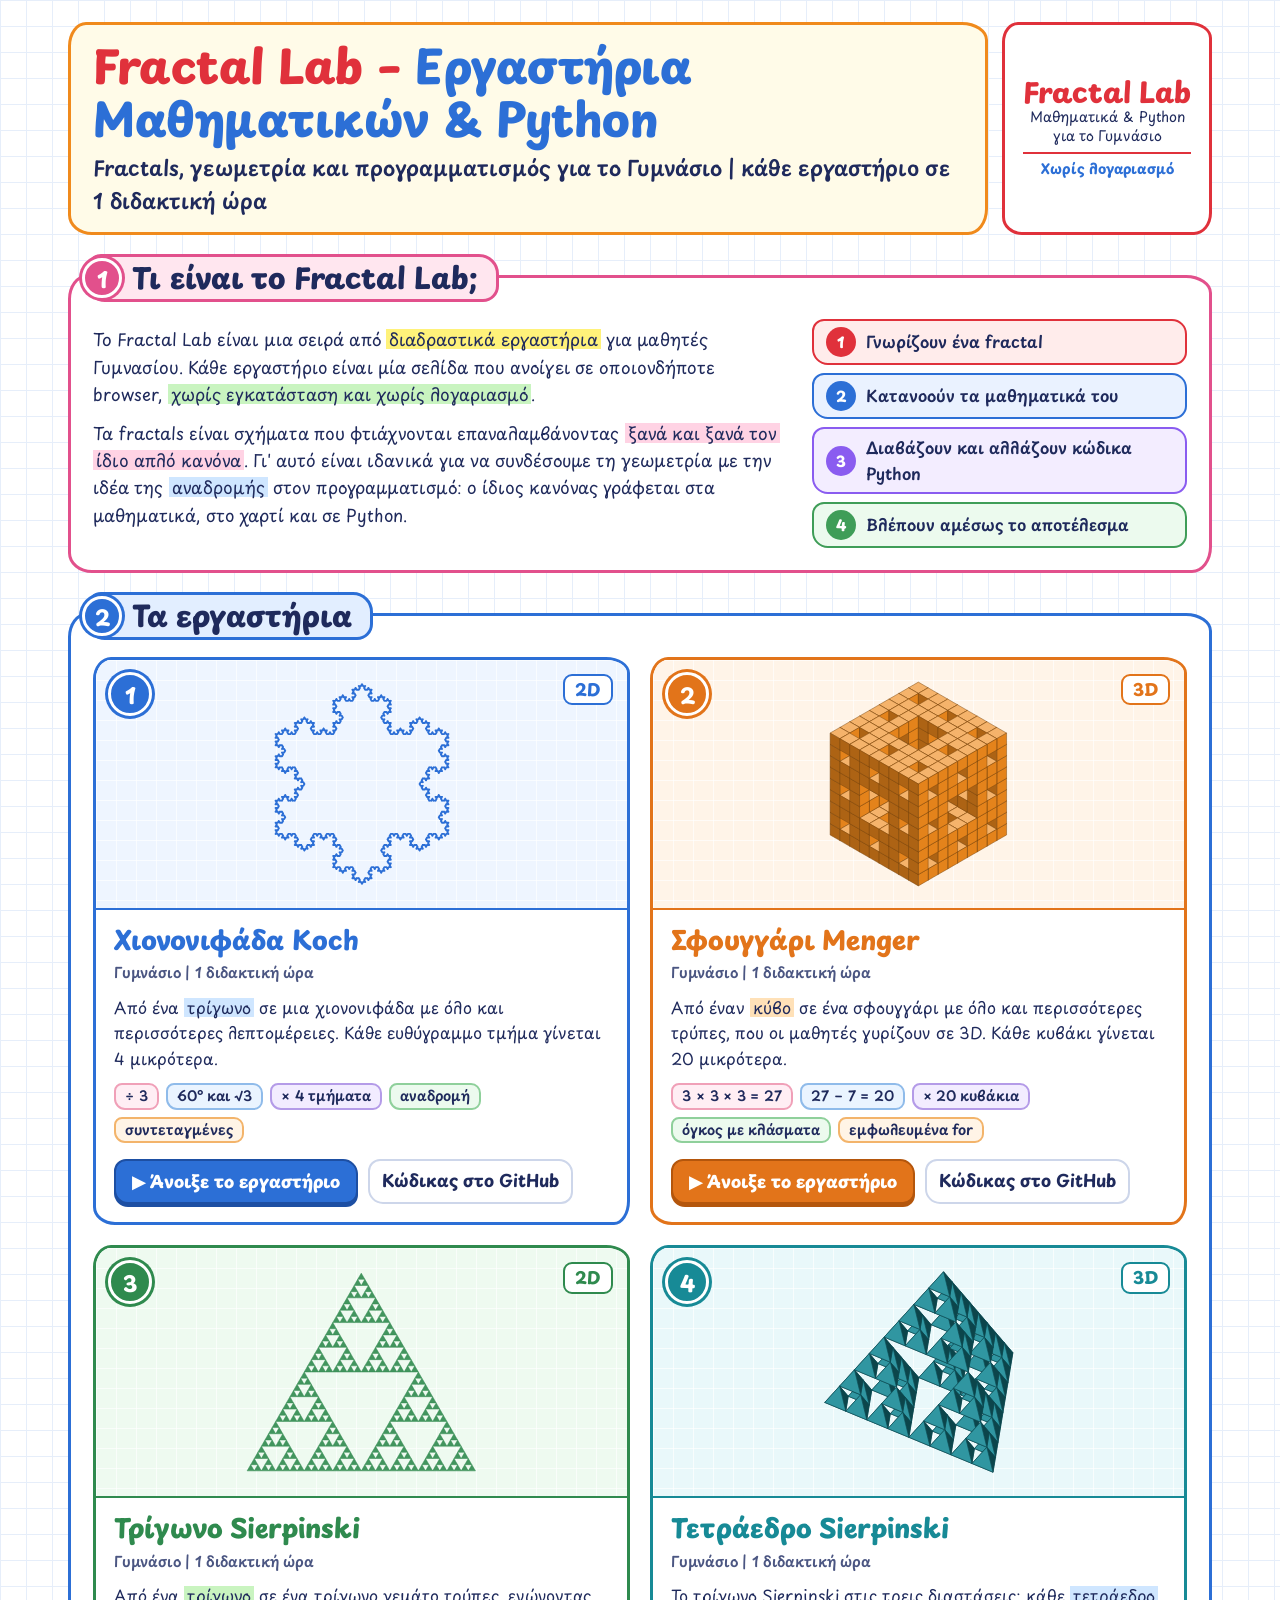
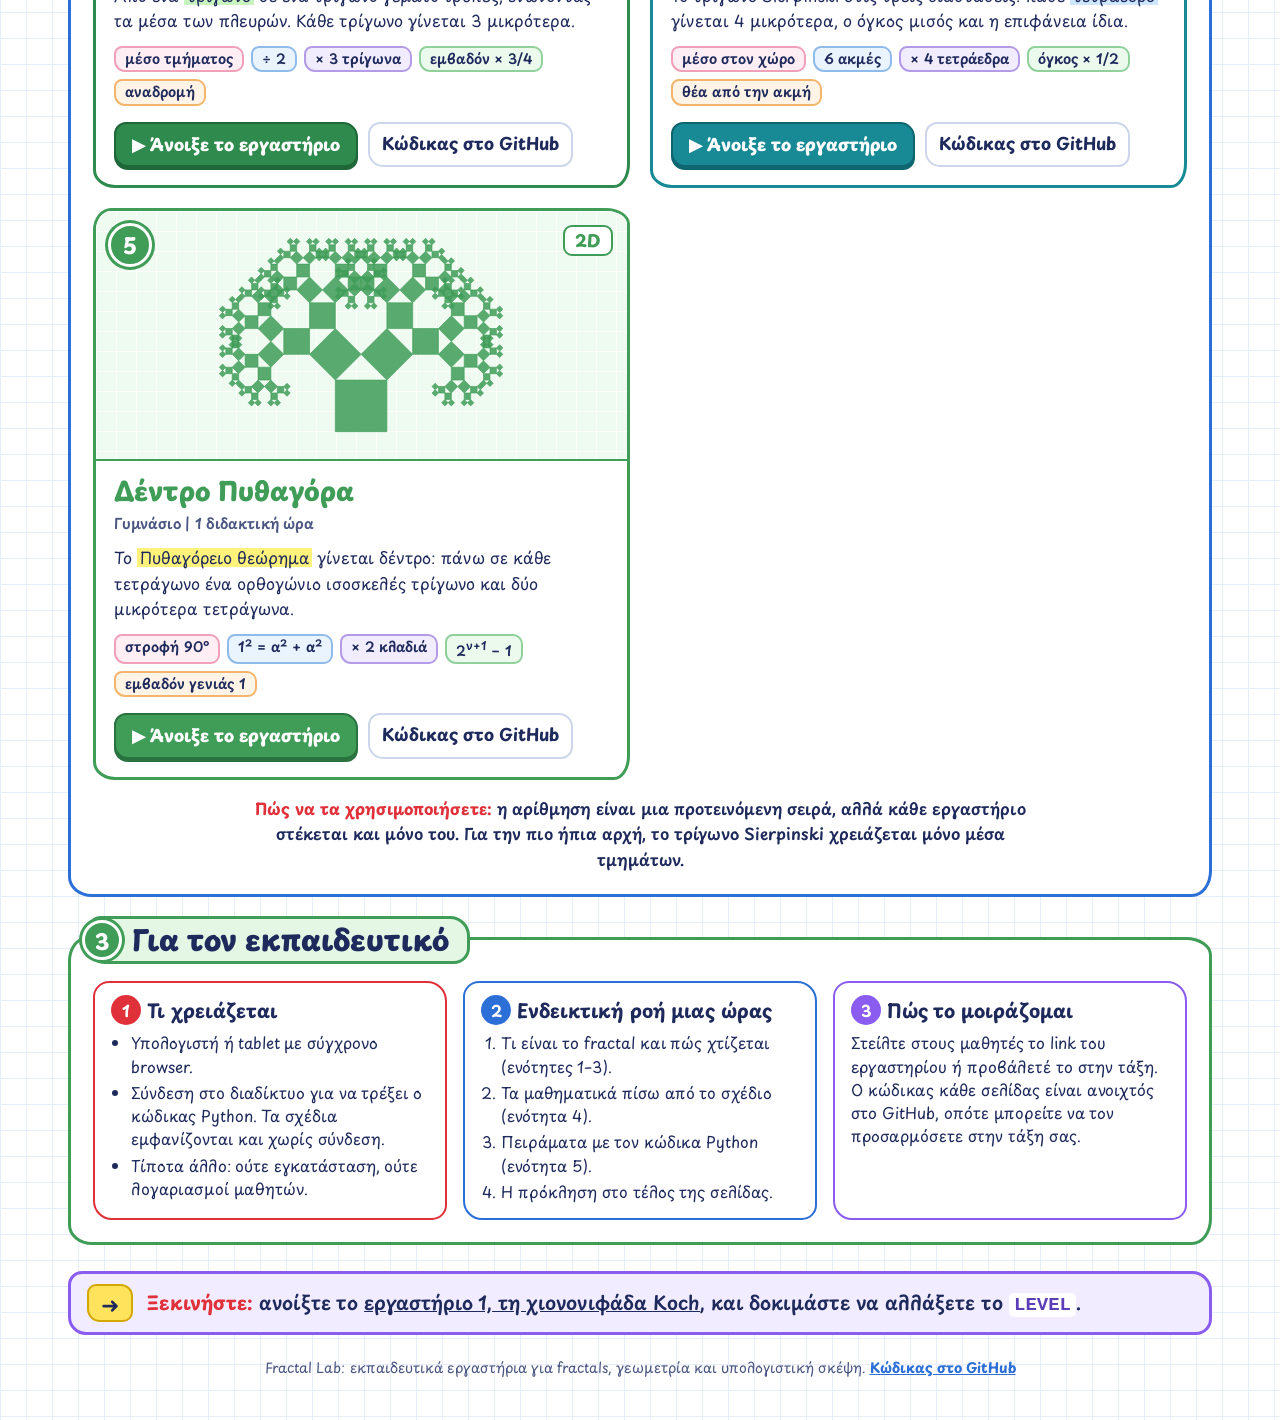
==== commit 998fcff6: "Add lab 5, the Pythagoras tree Co-Authored-By: Claude Opus 5.5 <noreply@anthropic.com> Claude-Sessio" ====
--- a/index.html
+++ b/index.html
@@ -172,6 +172,16 @@
         <p>Το τρίγωνο Sierpinski στις τρεις διαστάσεις: κάθε <span class="hl b">τετράεδρο</span> γίνεται 4 μικρότερα, ο όγκος μισός και η επιφάνεια ίδια.</p>
         <div class="tags"><span class="t1">μέσο στον χώρο</span><span class="t2">6 ακμές</span><span class="t3">× 4 τετράεδρα</span><span class="t4">όγκος × 1/2</span><span class="t5">θέα από την ακμή</span></div>
         <div class="lab-actions"><a class="open" href="sierpinski-tetrahedron/">▶ Άνοιξε το εργαστήριο</a><a class="src" href="https://github.com/izzydi/fractal-lab/tree/main/sierpinski-tetrahedron">Κώδικας στο GitHub</a></div>
+      </div>
+    </article>
+    <article class="lab" style="--lc:#3f9d58;--ld:#2a7340;--lb:#effaf1">
+      <div class="lab-art"><span class="badge">5</span><span class="dim">2D</span><svg id="art-pythagoras-tree" role="img" aria-label="Δέντρο Πυθαγόρα, επίπεδο 7"></svg></div>
+      <div class="lab-body">
+        <h3>Δέντρο Πυθαγόρα</h3>
+        <p class="meta">Γυμνάσιο | 1 διδακτική ώρα</p>
+        <p>Το <span class="hl y">Πυθαγόρειο θεώρημα</span> γίνεται δέντρο: πάνω σε κάθε τετράγωνο ένα ορθογώνιο ισοσκελές τρίγωνο και δύο μικρότερα τετράγωνα.</p>
+        <div class="tags"><span class="t1">στροφή 90°</span><span class="t2">1² = α² + α²</span><span class="t3">× 2 κλαδιά</span><span class="t4">2<sup>ν+1</sup> − 1</span><span class="t5">εμβαδόν γενιάς 1</span></div>
+        <div class="lab-actions"><a class="open" href="pythagoras-tree/">▶ Άνοιξε το εργαστήριο</a><a class="src" href="https://github.com/izzydi/fractal-lab/tree/main/pythagoras-tree">Κώδικας στο GitHub</a></div>
       </div>
     </article>
   </div>
@@ -235,5 +245,6 @@
 isoSVG(document.querySelector('#art-menger'),mengerJS(0,0,0,1,2),'#f08a1c');
 {const mid=(p,q)=>[(p[0]+q[0])/2,(p[1]+q[1])/2];const s=(a,b,c,n)=>n===0?[[a,b,c]]:[...s(a,mid(a,b),mid(c,a),n-1),...s(mid(a,b),b,mid(b,c),n-1),...s(mid(c,a),mid(b,c),c,n-1)];FL2D.drawSVG(document.querySelector('#art-sierpinski-triangle'),{polygons:s([0,0],[16,0],[8,8*Math.sqrt(3)],5)},'#2f8a4e',{fillOpacity:.9,edgeWidth:.002});}
 {const mid=(p,q)=>[(p[0]+q[0])/2,(p[1]+q[1])/2,(p[2]+q[2])/2];const tet=(a,b,c,d,n)=>{if(n===0)return [[a,b,c,d]];const ab=mid(a,b),ac=mid(a,c),ad=mid(a,d),bc=mid(b,c),bd=mid(b,d),cd=mid(c,d);return [...tet(a,ab,ac,ad,n-1),...tet(ab,b,bc,bd,n-1),...tet(ac,bc,c,cd,n-1),...tet(ad,bd,cd,d,n-1)]};const S=Math.sqrt(3),T=tet([0,0,0],[8,0,0],[4,4*S,0],[4,4*S/3,8*Math.sqrt(2/3)],3);const sub=(p,q)=>[p[0]-q[0],p[1]-q[1],p[2]-q[2]],cr=(u,v)=>[u[1]*v[2]-u[2]*v[1],u[2]*v[0]-u[0]*v[2],u[0]*v[1]-u[1]*v[0]],dt=(u,v)=>u[0]*v[0]+u[1]*v[1]+u[2]*v[2],nm=u=>{const l=Math.hypot(...u)||1;return u.map(x=>x/l)};const th=-0.62,ph=0.62,ct=Math.cos(th),st=Math.sin(th),cp=Math.cos(ph),sp=Math.sin(ph),L=nm([-0.5,-0.8,0.9]);const view=p=>{const x=p[0]-4,y=p[1]-2.3,z=p[2]-2,x1=x*ct-y*st,y1=x*st+y*ct;return [x1,z*cp+y1*sp,y1*cp-z*sp]};const F=[[0,1,2,3],[0,1,3,2],[0,2,3,1],[1,2,3,0]],faces=[];for(const t of T)for(const[i,j,k,o] of F){let n=nm(cr(sub(t[j],t[i]),sub(t[k],t[i])));if(dt(n,sub(t[o],t[i]))>0)n=n.map(v=>-v);const pts=[t[i],t[j],t[k]].map(view);faces.push({pts,d:(pts[0][2]+pts[1][2]+pts[2][2])/3,l:0.5+0.75*Math.max(0,dt(n,L))})}faces.sort((a,b)=>b.d-a.d);const sh=f=>{const c=[23,138,150].map(v=>Math.round(f>=1?v+(255-v)*(f-1):v*f));return 'rgb('+c+')'};const svg=document.querySelector('#art-sierpinski-tetrahedron');let x0=1e9,x1=-1e9,y0=1e9,y1=-1e9;for(const f of faces)for(const p of f.pts){x0=Math.min(x0,p[0]);x1=Math.max(x1,p[0]);y0=Math.min(y0,-p[1]);y1=Math.max(y1,-p[1])}svg.setAttribute('viewBox',(x0-.3)+' '+(y0-.3)+' '+(x1-x0+.6)+' '+(y1-y0+.6));svg.innerHTML='<g stroke="'+sh(0.55)+'" stroke-width="0.025" stroke-linejoin="round">'+faces.map(f=>'<polygon points="'+f.pts.map(p=>p[0].toFixed(3)+','+(-p[1]).toFixed(3)).join(' ')+'" fill="'+sh(f.l)+'"/>').join('')+'</g>';}
+{const tr=(p1,p2,n)=>{const dx=p2[0]-p1[0],dy=p2[1]-p1[1],p3=[p2[0]-dy,p2[1]+dx],p4=[p1[0]-dy,p1[1]+dx];const sq=[p1,p2,p3,p4];if(n===0)return [sq];const top=[(p4[0]+p3[0])/2-dy/2,(p4[1]+p3[1])/2+dx/2];return [sq,...tr(p4,top,n-1),...tr(top,p3,n-1)]};FL2D.drawSVG(document.querySelector('#art-pythagoras-tree'),{polygons:tr([0,0],[1,0],7)},'#3f9d58',{fillOpacity:.85,edgeWidth:.002});}
 // ART:END
 </script></body></html>
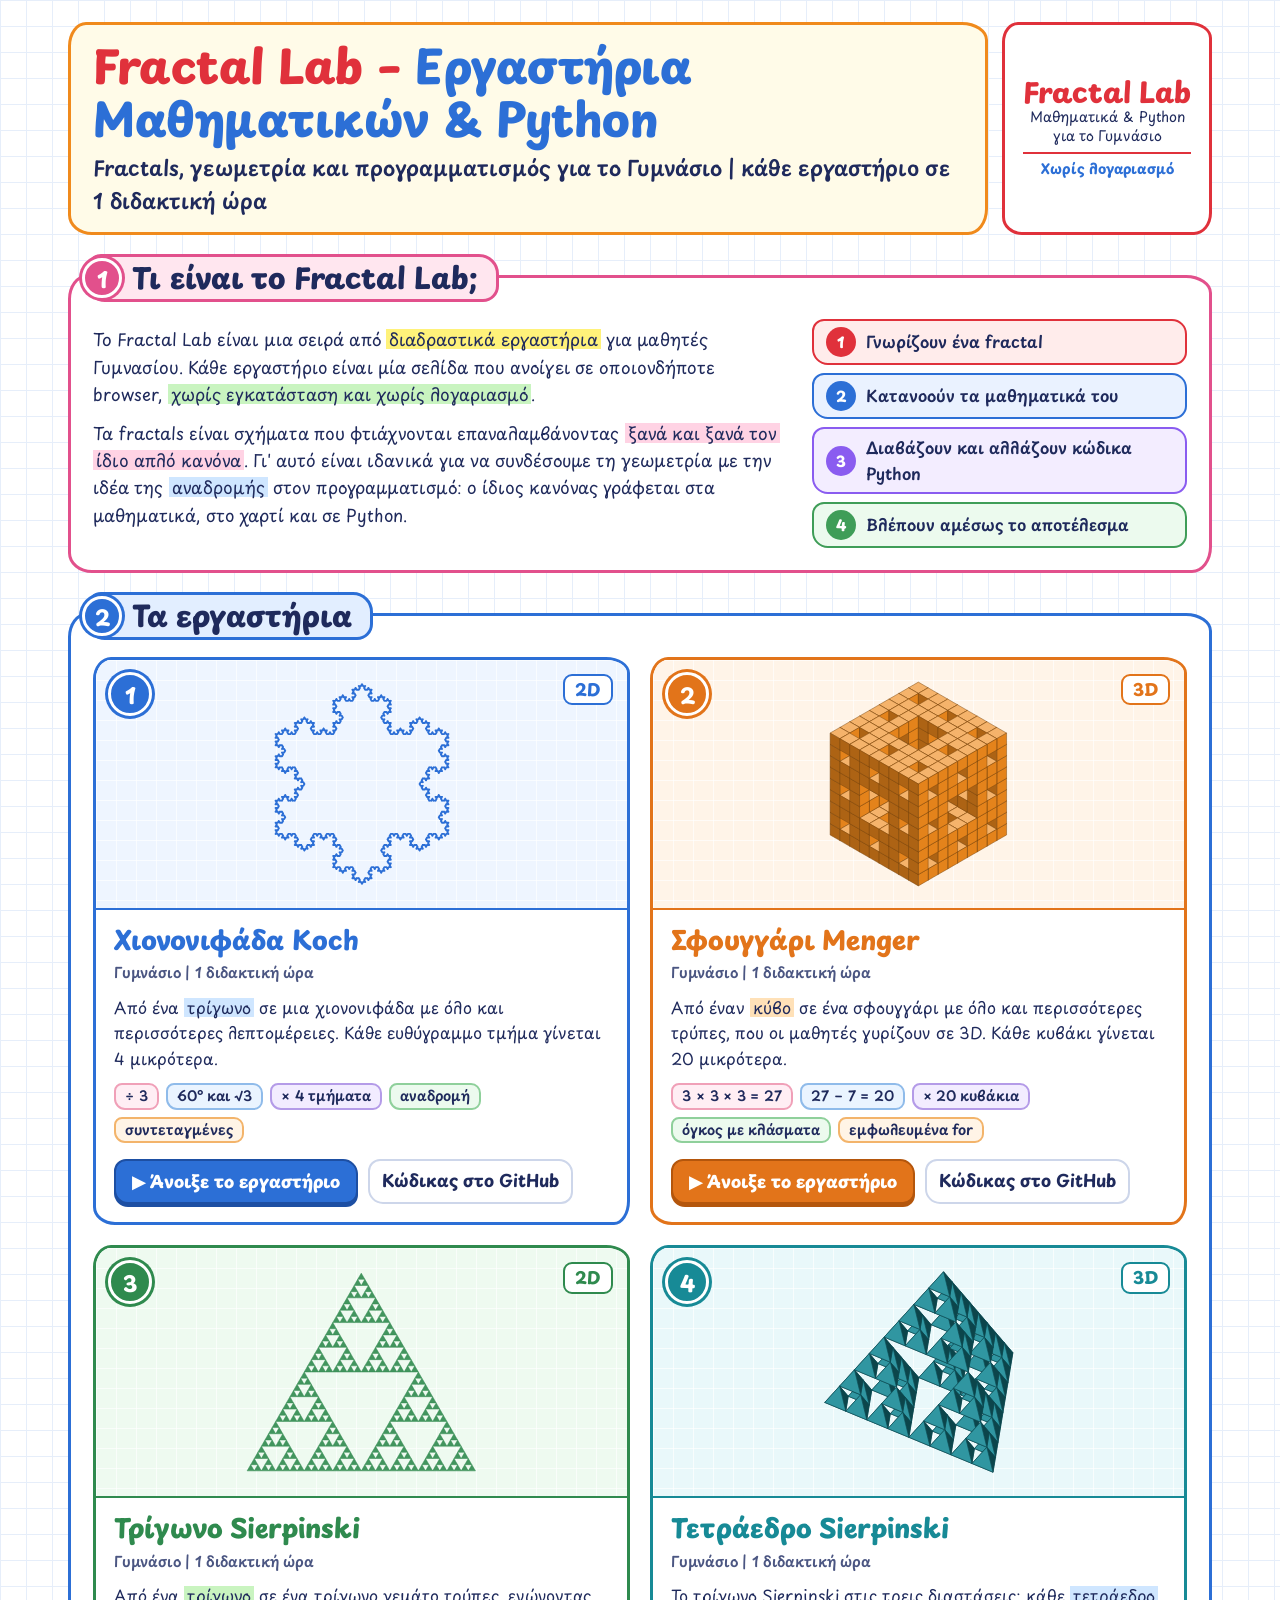
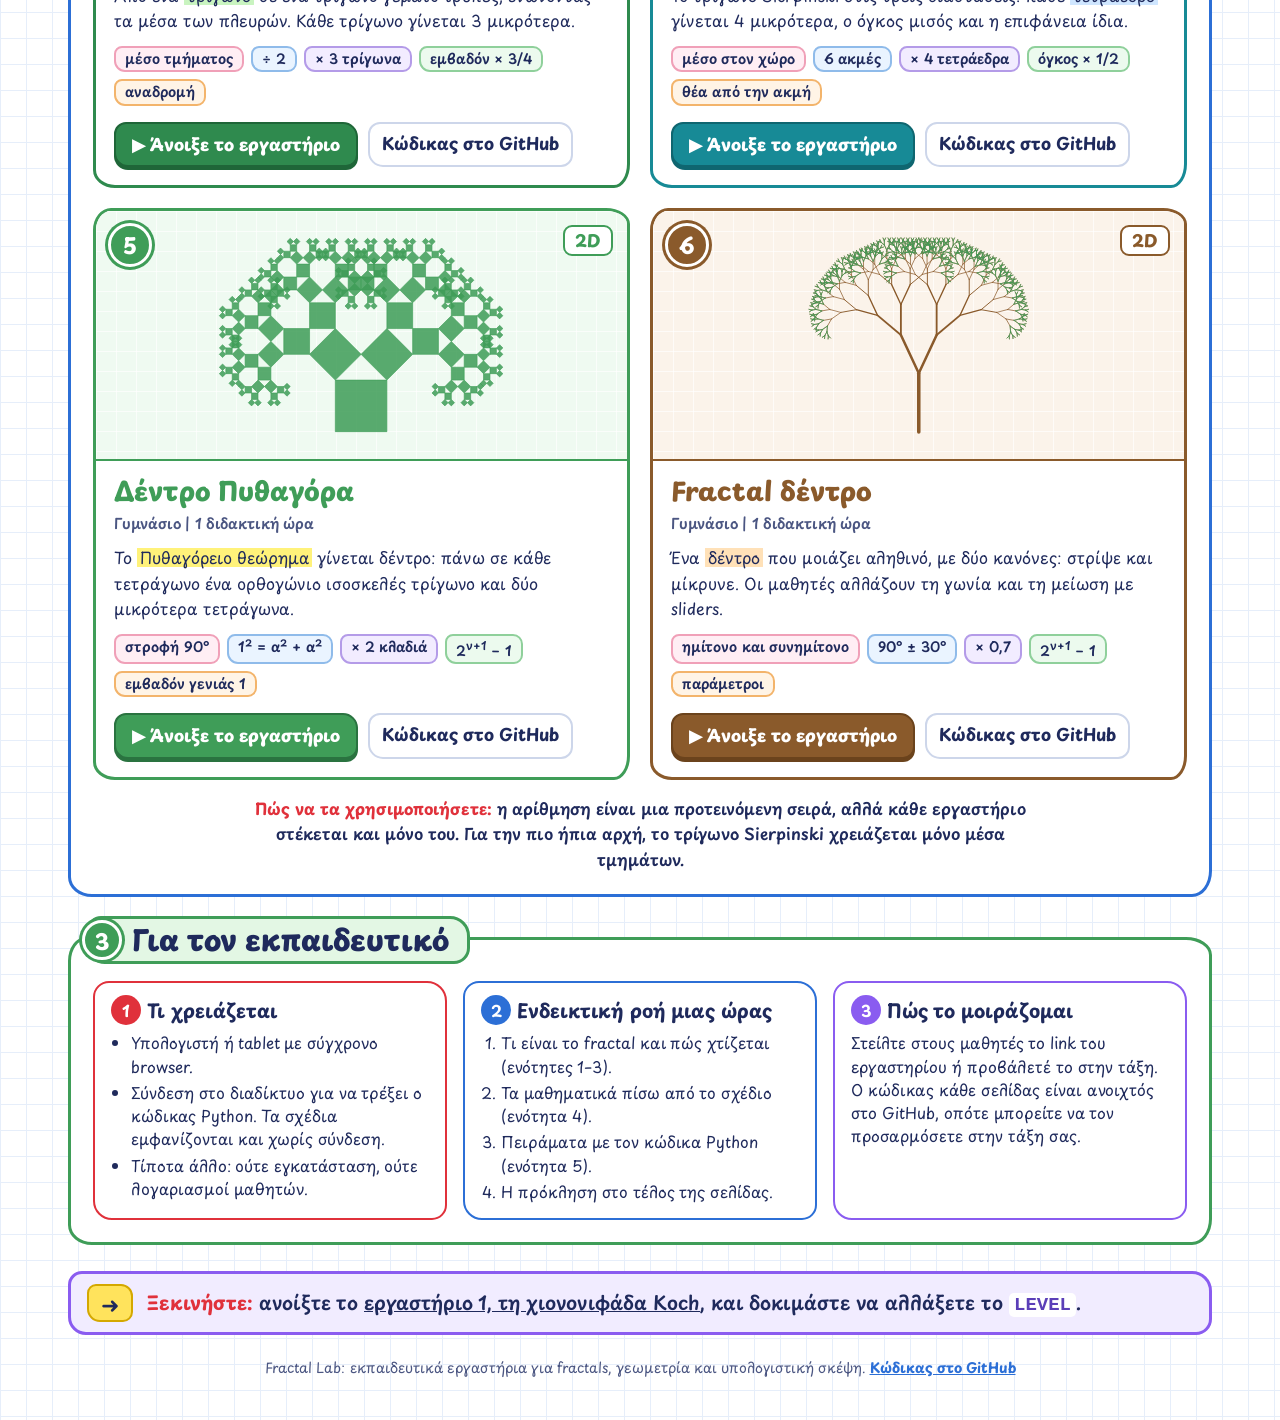
==== commit d531e416: "Add lab 6, the fractal tree Co-Authored-By: Claude Opus 5.5 <noreply@anthropic.com> Claude-Session: " ====
--- a/index.html
+++ b/index.html
@@ -182,6 +182,16 @@
         <p>Το <span class="hl y">Πυθαγόρειο θεώρημα</span> γίνεται δέντρο: πάνω σε κάθε τετράγωνο ένα ορθογώνιο ισοσκελές τρίγωνο και δύο μικρότερα τετράγωνα.</p>
         <div class="tags"><span class="t1">στροφή 90°</span><span class="t2">1² = α² + α²</span><span class="t3">× 2 κλαδιά</span><span class="t4">2<sup>ν+1</sup> − 1</span><span class="t5">εμβαδόν γενιάς 1</span></div>
         <div class="lab-actions"><a class="open" href="pythagoras-tree/">▶ Άνοιξε το εργαστήριο</a><a class="src" href="https://github.com/izzydi/fractal-lab/tree/main/pythagoras-tree">Κώδικας στο GitHub</a></div>
+      </div>
+    </article>
+    <article class="lab" style="--lc:#8a5a2b;--ld:#6b431c;--lb:#fbf3ea">
+      <div class="lab-art"><span class="badge">6</span><span class="dim">2D</span><svg id="art-fractal-tree" role="img" aria-label="Fractal δέντρο, επίπεδο 9"></svg></div>
+      <div class="lab-body">
+        <h3>Fractal δέντρο</h3>
+        <p class="meta">Γυμνάσιο | 1 διδακτική ώρα</p>
+        <p>Ένα <span class="hl o">δέντρο</span> που μοιάζει αληθινό, με δύο κανόνες: στρίψε και μίκρυνε. Οι μαθητές αλλάζουν τη γωνία και τη μείωση με sliders.</p>
+        <div class="tags"><span class="t1">ημίτονο και συνημίτονο</span><span class="t2">90° ± 30°</span><span class="t3">× 0,7</span><span class="t4">2<sup>ν+1</sup> − 1</span><span class="t5">παράμετροι</span></div>
+        <div class="lab-actions"><a class="open" href="fractal-tree/">▶ Άνοιξε το εργαστήριο</a><a class="src" href="https://github.com/izzydi/fractal-lab/tree/main/fractal-tree">Κώδικας στο GitHub</a></div>
       </div>
     </article>
   </div>
@@ -246,5 +256,6 @@
 {const mid=(p,q)=>[(p[0]+q[0])/2,(p[1]+q[1])/2];const s=(a,b,c,n)=>n===0?[[a,b,c]]:[...s(a,mid(a,b),mid(c,a),n-1),...s(mid(a,b),b,mid(b,c),n-1),...s(mid(c,a),mid(b,c),c,n-1)];FL2D.drawSVG(document.querySelector('#art-sierpinski-triangle'),{polygons:s([0,0],[16,0],[8,8*Math.sqrt(3)],5)},'#2f8a4e',{fillOpacity:.9,edgeWidth:.002});}
 {const mid=(p,q)=>[(p[0]+q[0])/2,(p[1]+q[1])/2,(p[2]+q[2])/2];const tet=(a,b,c,d,n)=>{if(n===0)return [[a,b,c,d]];const ab=mid(a,b),ac=mid(a,c),ad=mid(a,d),bc=mid(b,c),bd=mid(b,d),cd=mid(c,d);return [...tet(a,ab,ac,ad,n-1),...tet(ab,b,bc,bd,n-1),...tet(ac,bc,c,cd,n-1),...tet(ad,bd,cd,d,n-1)]};const S=Math.sqrt(3),T=tet([0,0,0],[8,0,0],[4,4*S,0],[4,4*S/3,8*Math.sqrt(2/3)],3);const sub=(p,q)=>[p[0]-q[0],p[1]-q[1],p[2]-q[2]],cr=(u,v)=>[u[1]*v[2]-u[2]*v[1],u[2]*v[0]-u[0]*v[2],u[0]*v[1]-u[1]*v[0]],dt=(u,v)=>u[0]*v[0]+u[1]*v[1]+u[2]*v[2],nm=u=>{const l=Math.hypot(...u)||1;return u.map(x=>x/l)};const th=-0.62,ph=0.62,ct=Math.cos(th),st=Math.sin(th),cp=Math.cos(ph),sp=Math.sin(ph),L=nm([-0.5,-0.8,0.9]);const view=p=>{const x=p[0]-4,y=p[1]-2.3,z=p[2]-2,x1=x*ct-y*st,y1=x*st+y*ct;return [x1,z*cp+y1*sp,y1*cp-z*sp]};const F=[[0,1,2,3],[0,1,3,2],[0,2,3,1],[1,2,3,0]],faces=[];for(const t of T)for(const[i,j,k,o] of F){let n=nm(cr(sub(t[j],t[i]),sub(t[k],t[i])));if(dt(n,sub(t[o],t[i]))>0)n=n.map(v=>-v);const pts=[t[i],t[j],t[k]].map(view);faces.push({pts,d:(pts[0][2]+pts[1][2]+pts[2][2])/3,l:0.5+0.75*Math.max(0,dt(n,L))})}faces.sort((a,b)=>b.d-a.d);const sh=f=>{const c=[23,138,150].map(v=>Math.round(f>=1?v+(255-v)*(f-1):v*f));return 'rgb('+c+')'};const svg=document.querySelector('#art-sierpinski-tetrahedron');let x0=1e9,x1=-1e9,y0=1e9,y1=-1e9;for(const f of faces)for(const p of f.pts){x0=Math.min(x0,p[0]);x1=Math.max(x1,p[0]);y0=Math.min(y0,-p[1]);y1=Math.max(y1,-p[1])}svg.setAttribute('viewBox',(x0-.3)+' '+(y0-.3)+' '+(x1-x0+.6)+' '+(y1-y0+.6));svg.innerHTML='<g stroke="'+sh(0.55)+'" stroke-width="0.025" stroke-linejoin="round">'+faces.map(f=>'<polygon points="'+f.pts.map(p=>p[0].toFixed(3)+','+(-p[1]).toFixed(3)).join(' ')+'" fill="'+sh(f.l)+'"/>').join('')+'</g>';}
 {const tr=(p1,p2,n)=>{const dx=p2[0]-p1[0],dy=p2[1]-p1[1],p3=[p2[0]-dy,p2[1]+dx],p4=[p1[0]-dy,p1[1]+dx];const sq=[p1,p2,p3,p4];if(n===0)return [sq];const top=[(p4[0]+p3[0])/2-dy/2,(p4[1]+p3[1])/2+dx/2];return [sq,...tr(p4,top,n-1),...tr(top,p3,n-1)]};FL2D.drawSVG(document.querySelector('#art-pythagoras-tree'),{polygons:tr([0,0],[1,0],7)},'#3f9d58',{fillOpacity:.85,edgeWidth:.002});}
+{const br=(x,y,l,d,n,o)=>{const a=d*Math.PI/180,x2=x+l*Math.cos(a),y2=y+l*Math.sin(a);o.push([[x,y],[x2,y2]]);if(n>0){br(x2,y2,l*.72,d+25,n-1,o);br(x2,y2,l*.72,d-25,n-1,o)}return o};const T=br(0,0,1,90,9,[]),svg=document.querySelector('#art-fractal-tree'),mn=Math.min(...T.map(g=>Math.hypot(g[1][0]-g[0][0],g[1][1]-g[0][1])));FL2D.drawSVG(svg,{segments:T},'#8a5a2b',{widthByLength:.06,pad:.05});const tmp=document.createElementNS('http://www.w3.org/2000/svg','svg');FL2D.drawSVG(tmp,{segments:T.filter(g=>Math.hypot(g[1][0]-g[0][0],g[1][1]-g[0][1])<mn*2.1)},'#3f9d58',{widthByLength:.096});svg.insertAdjacentHTML('beforeend',tmp.innerHTML);}
 // ART:END
 </script></body></html>
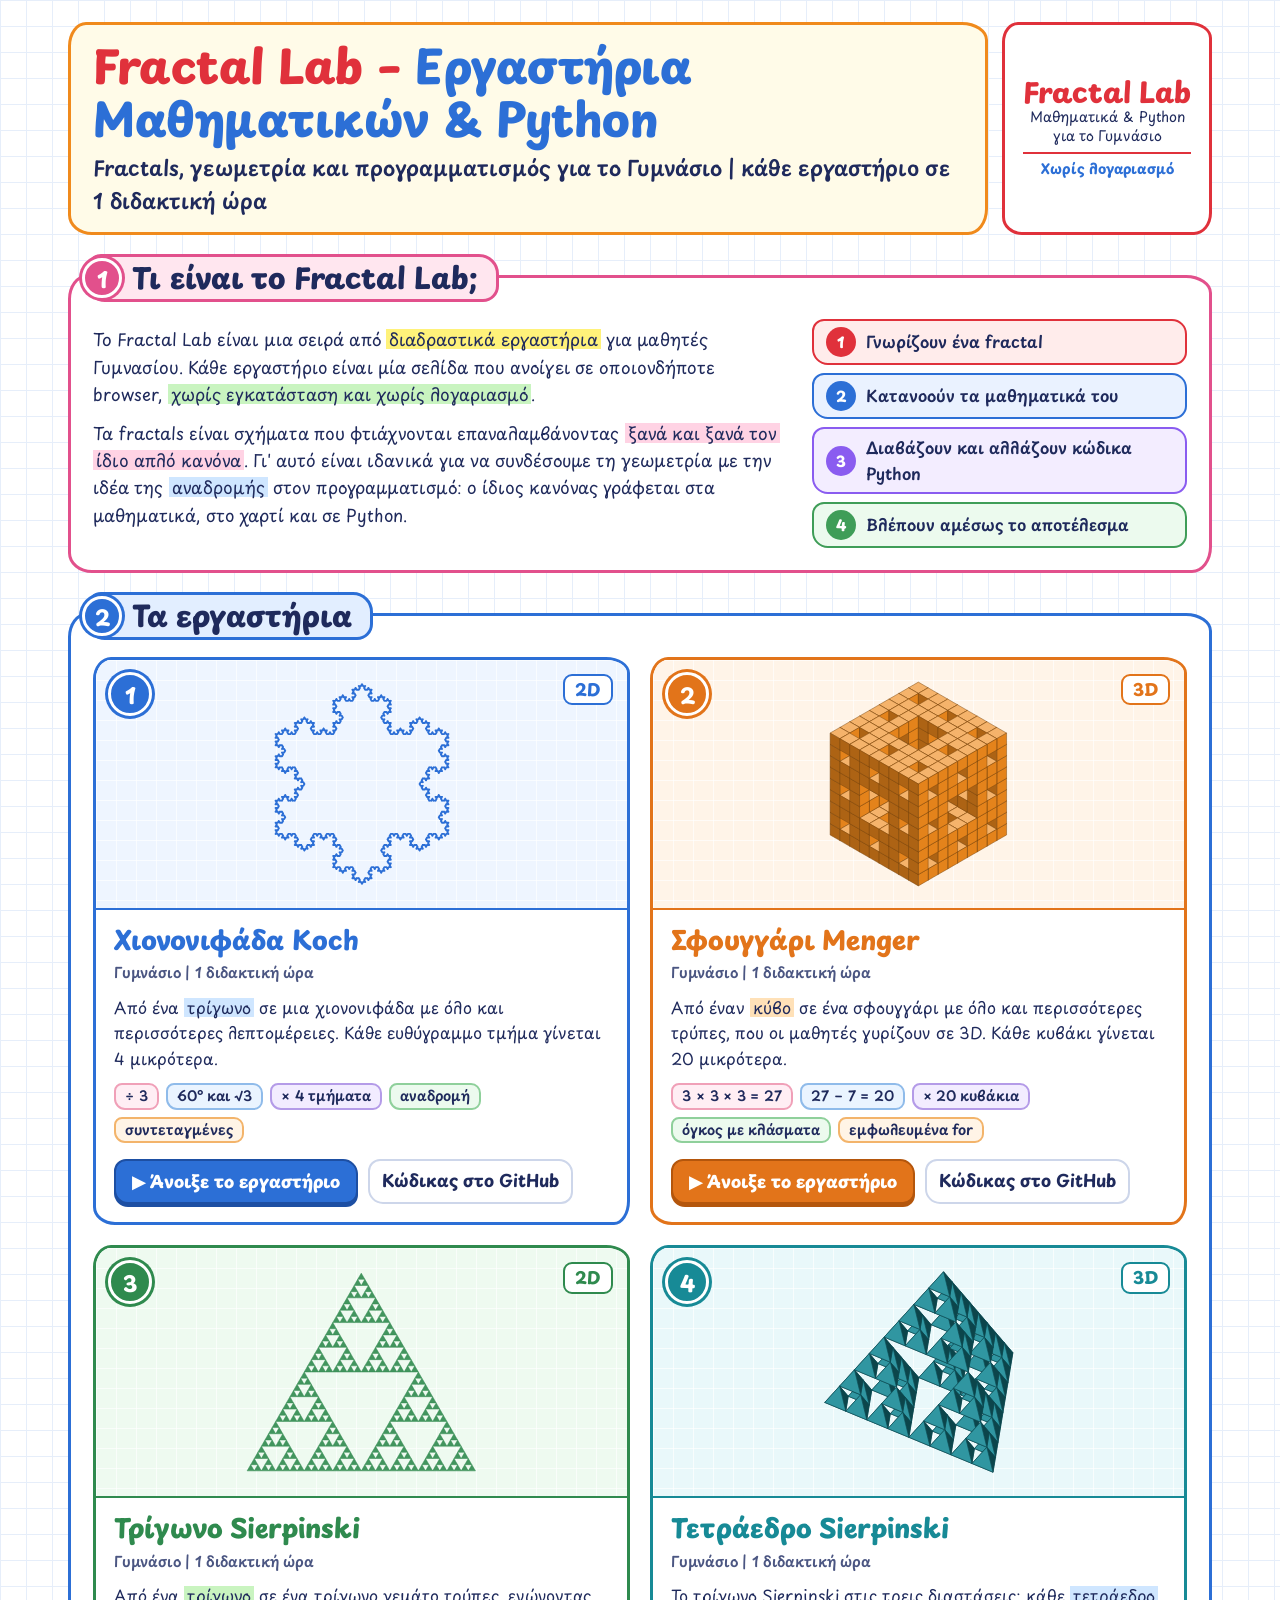
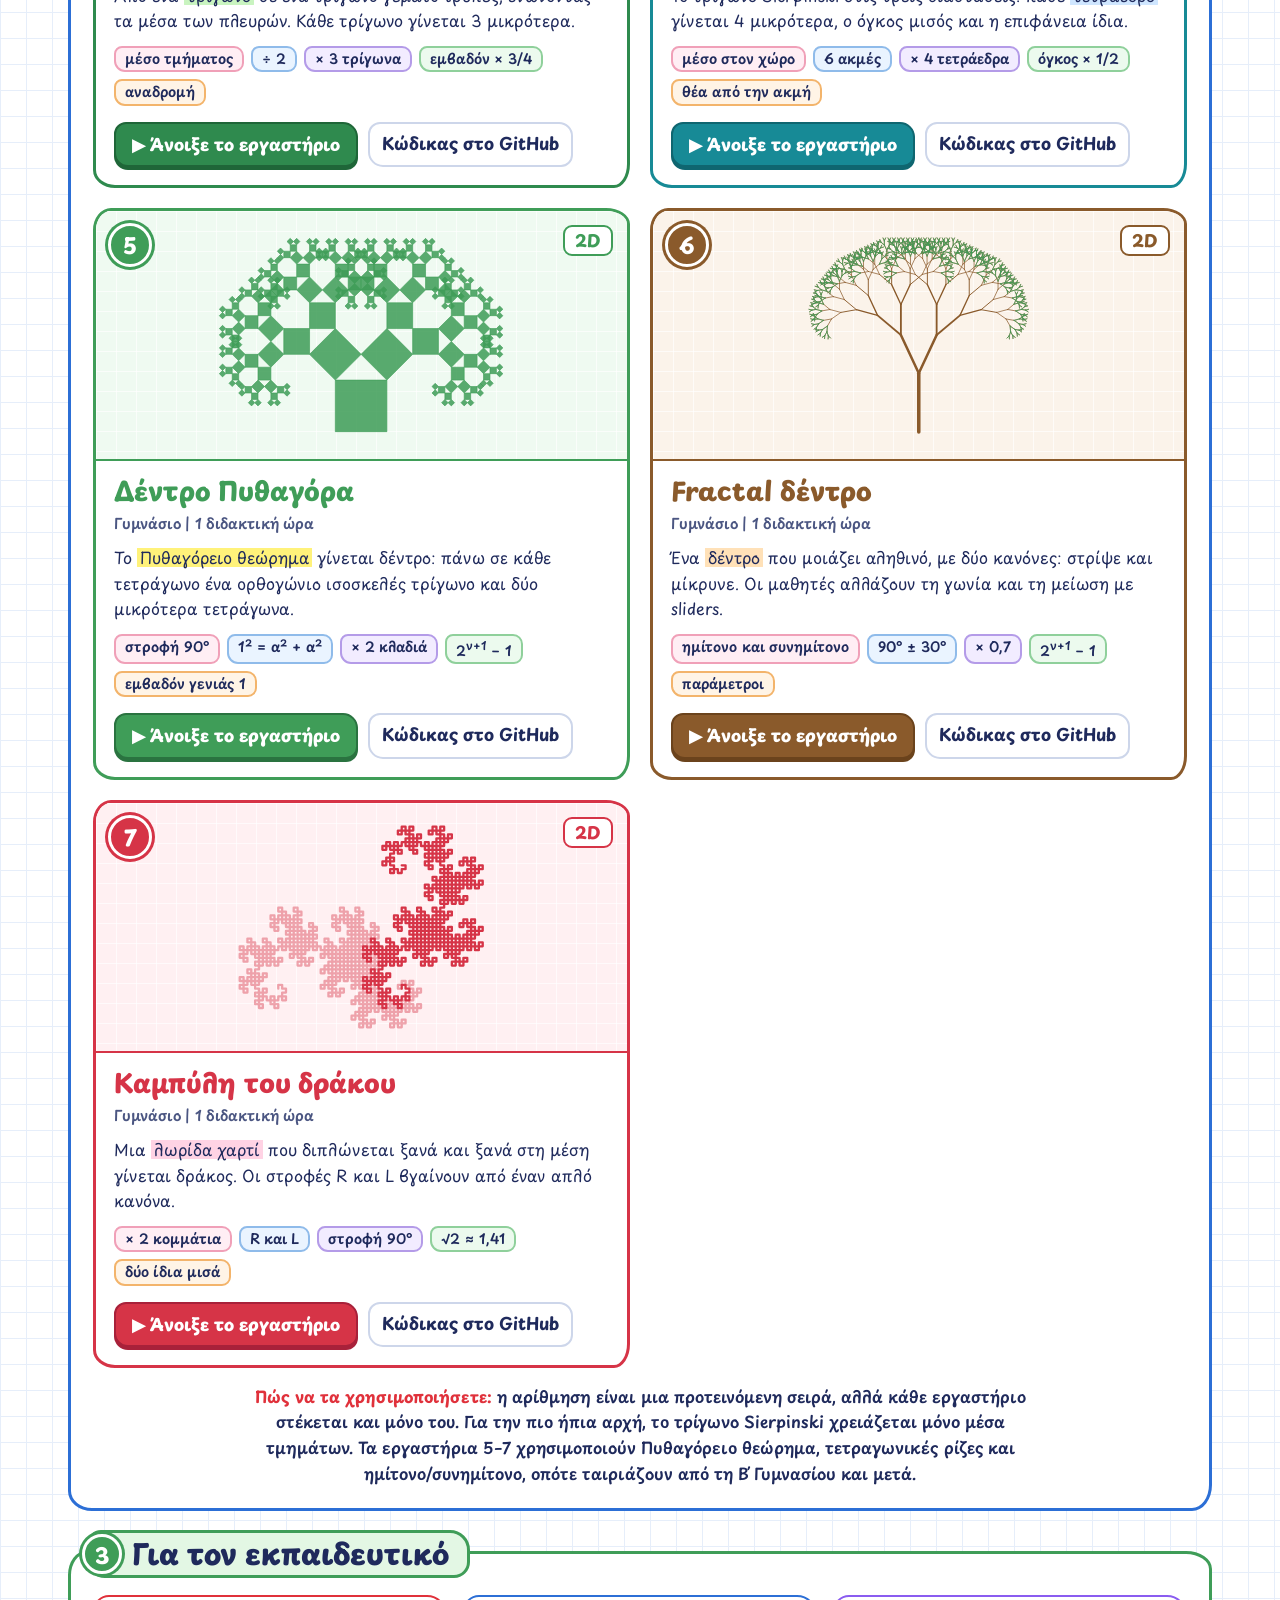
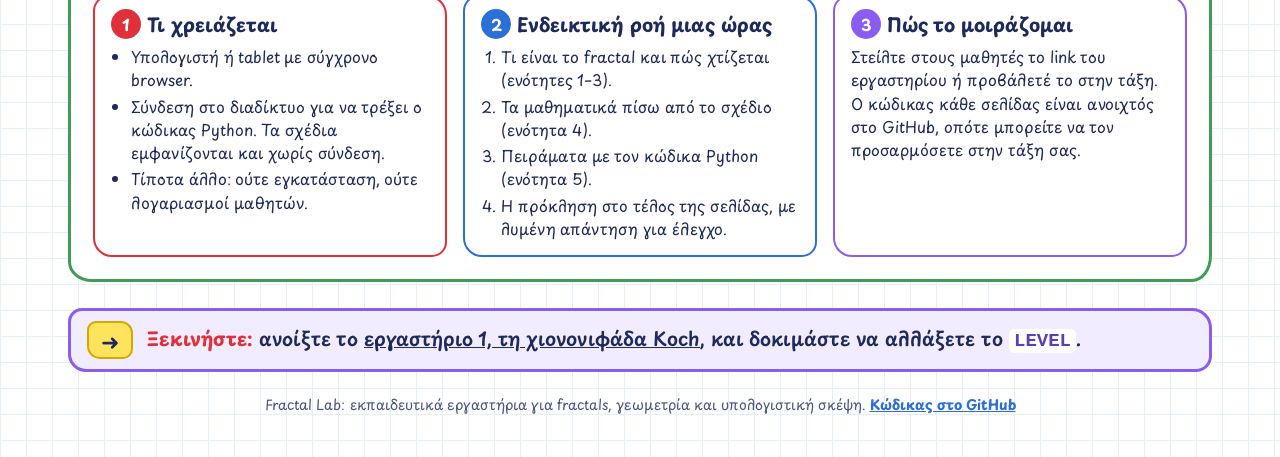
==== commit 5a10f0d4: "Add lab 7, the dragon curve, and list all seven labs Co-Authored-By: Claude Opus 5.5 <noreply@anthro" ====
--- a/index.html
+++ b/index.html
@@ -194,8 +194,18 @@
         <div class="lab-actions"><a class="open" href="fractal-tree/">▶ Άνοιξε το εργαστήριο</a><a class="src" href="https://github.com/izzydi/fractal-lab/tree/main/fractal-tree">Κώδικας στο GitHub</a></div>
       </div>
     </article>
-  </div>
-  <p class="order"><b>Πώς να τα χρησιμοποιήσετε:</b> η αρίθμηση είναι μια προτεινόμενη σειρά, αλλά κάθε εργαστήριο στέκεται και μόνο του. Για την πιο ήπια αρχή, το τρίγωνο Sierpinski χρειάζεται μόνο μέσα τμημάτων.</p>
+    <article class="lab" style="--lc:#d63447;--ld:#a8213a;--lb:#fff0f2">
+      <div class="lab-art"><span class="badge">7</span><span class="dim">2D</span><svg id="art-dragon-curve" role="img" aria-label="Καμπύλη του δράκου, επίπεδο 11"></svg></div>
+      <div class="lab-body">
+        <h3>Καμπύλη του δράκου</h3>
+        <p class="meta">Γυμνάσιο | 1 διδακτική ώρα</p>
+        <p>Μια <span class="hl p">λωρίδα χαρτί</span> που διπλώνεται ξανά και ξανά στη μέση γίνεται δράκος. Οι στροφές R και L βγαίνουν από έναν απλό κανόνα.</p>
+        <div class="tags"><span class="t1">× 2 κομμάτια</span><span class="t2">R και L</span><span class="t3">στροφή 90°</span><span class="t4">√2 ≈ 1,41</span><span class="t5">δύο ίδια μισά</span></div>
+        <div class="lab-actions"><a class="open" href="dragon-curve/">▶ Άνοιξε το εργαστήριο</a><a class="src" href="https://github.com/izzydi/fractal-lab/tree/main/dragon-curve">Κώδικας στο GitHub</a></div>
+      </div>
+    </article>
+  </div>
+  <p class="order"><b>Πώς να τα χρησιμοποιήσετε:</b> η αρίθμηση είναι μια προτεινόμενη σειρά, αλλά κάθε εργαστήριο στέκεται και μόνο του. Για την πιο ήπια αρχή, το τρίγωνο Sierpinski χρειάζεται μόνο μέσα τμημάτων. Τα εργαστήρια 5–7 χρησιμοποιούν Πυθαγόρειο θεώρημα, τετραγωνικές ρίζες και ημίτονο/συνημίτονο, οπότε ταιριάζουν από τη Β΄ Γυμνασίου και μετά.</p>
 <!-- LABS:END -->
 </section>
 
@@ -214,7 +224,7 @@
         <li>Τι είναι το fractal και πώς χτίζεται (ενότητες 1–3).</li>
         <li>Τα μαθηματικά πίσω από το σχέδιο (ενότητα 4).</li>
         <li>Πειράματα με τον κώδικα Python (ενότητα 5).</li>
-        <li>Η πρόκληση στο τέλος της σελίδας.</li>
+        <li>Η πρόκληση στο τέλος της σελίδας, με λυμένη απάντηση για έλεγχο.</li>
       </ol>
     </article>
     <article class="note-card n3"><h3><span class="q">3</span>Πώς το μοιράζομαι</h3>
@@ -257,5 +267,6 @@
 {const mid=(p,q)=>[(p[0]+q[0])/2,(p[1]+q[1])/2,(p[2]+q[2])/2];const tet=(a,b,c,d,n)=>{if(n===0)return [[a,b,c,d]];const ab=mid(a,b),ac=mid(a,c),ad=mid(a,d),bc=mid(b,c),bd=mid(b,d),cd=mid(c,d);return [...tet(a,ab,ac,ad,n-1),...tet(ab,b,bc,bd,n-1),...tet(ac,bc,c,cd,n-1),...tet(ad,bd,cd,d,n-1)]};const S=Math.sqrt(3),T=tet([0,0,0],[8,0,0],[4,4*S,0],[4,4*S/3,8*Math.sqrt(2/3)],3);const sub=(p,q)=>[p[0]-q[0],p[1]-q[1],p[2]-q[2]],cr=(u,v)=>[u[1]*v[2]-u[2]*v[1],u[2]*v[0]-u[0]*v[2],u[0]*v[1]-u[1]*v[0]],dt=(u,v)=>u[0]*v[0]+u[1]*v[1]+u[2]*v[2],nm=u=>{const l=Math.hypot(...u)||1;return u.map(x=>x/l)};const th=-0.62,ph=0.62,ct=Math.cos(th),st=Math.sin(th),cp=Math.cos(ph),sp=Math.sin(ph),L=nm([-0.5,-0.8,0.9]);const view=p=>{const x=p[0]-4,y=p[1]-2.3,z=p[2]-2,x1=x*ct-y*st,y1=x*st+y*ct;return [x1,z*cp+y1*sp,y1*cp-z*sp]};const F=[[0,1,2,3],[0,1,3,2],[0,2,3,1],[1,2,3,0]],faces=[];for(const t of T)for(const[i,j,k,o] of F){let n=nm(cr(sub(t[j],t[i]),sub(t[k],t[i])));if(dt(n,sub(t[o],t[i]))>0)n=n.map(v=>-v);const pts=[t[i],t[j],t[k]].map(view);faces.push({pts,d:(pts[0][2]+pts[1][2]+pts[2][2])/3,l:0.5+0.75*Math.max(0,dt(n,L))})}faces.sort((a,b)=>b.d-a.d);const sh=f=>{const c=[23,138,150].map(v=>Math.round(f>=1?v+(255-v)*(f-1):v*f));return 'rgb('+c+')'};const svg=document.querySelector('#art-sierpinski-tetrahedron');let x0=1e9,x1=-1e9,y0=1e9,y1=-1e9;for(const f of faces)for(const p of f.pts){x0=Math.min(x0,p[0]);x1=Math.max(x1,p[0]);y0=Math.min(y0,-p[1]);y1=Math.max(y1,-p[1])}svg.setAttribute('viewBox',(x0-.3)+' '+(y0-.3)+' '+(x1-x0+.6)+' '+(y1-y0+.6));svg.innerHTML='<g stroke="'+sh(0.55)+'" stroke-width="0.025" stroke-linejoin="round">'+faces.map(f=>'<polygon points="'+f.pts.map(p=>p[0].toFixed(3)+','+(-p[1]).toFixed(3)).join(' ')+'" fill="'+sh(f.l)+'"/>').join('')+'</g>';}
 {const tr=(p1,p2,n)=>{const dx=p2[0]-p1[0],dy=p2[1]-p1[1],p3=[p2[0]-dy,p2[1]+dx],p4=[p1[0]-dy,p1[1]+dx];const sq=[p1,p2,p3,p4];if(n===0)return [sq];const top=[(p4[0]+p3[0])/2-dy/2,(p4[1]+p3[1])/2+dx/2];return [sq,...tr(p4,top,n-1),...tr(top,p3,n-1)]};FL2D.drawSVG(document.querySelector('#art-pythagoras-tree'),{polygons:tr([0,0],[1,0],7)},'#3f9d58',{fillOpacity:.85,edgeWidth:.002});}
 {const br=(x,y,l,d,n,o)=>{const a=d*Math.PI/180,x2=x+l*Math.cos(a),y2=y+l*Math.sin(a);o.push([[x,y],[x2,y2]]);if(n>0){br(x2,y2,l*.72,d+25,n-1,o);br(x2,y2,l*.72,d-25,n-1,o)}return o};const T=br(0,0,1,90,9,[]),svg=document.querySelector('#art-fractal-tree'),mn=Math.min(...T.map(g=>Math.hypot(g[1][0]-g[0][0],g[1][1]-g[0][1])));FL2D.drawSVG(svg,{segments:T},'#8a5a2b',{widthByLength:.06,pad:.05});const tmp=document.createElementNS('http://www.w3.org/2000/svg','svg');FL2D.drawSVG(tmp,{segments:T.filter(g=>Math.hypot(g[1][0]-g[0][0],g[1][1]-g[0][1])<mn*2.1)},'#3f9d58',{widthByLength:.096});svg.insertAdjacentHTML('beforeend',tmp.innerHTML);}
+{const fo=n=>{if(n===0)return [];const o=fo(n-1);return [...o,'R',...o.slice().reverse().map(t=>t==='R'?'L':'R')]};let x=1,y=0,dx=1,dy=0;const P=[[0,0],[1,0]];for(const t of fo(11)){if(t==='R')[dx,dy]=[dy,-dx];else [dx,dy]=[-dy,dx];x+=dx;y+=dy;P.push([x,y])}const b=FL2D.bounds({path:P}),pd=2,svg=document.querySelector('#art-dragon-curve'),h=(P.length-1)/2,d=p=>'M'+p.map(q=>q[0]+' '+(-q[1])).join('L');svg.setAttribute('viewBox',(b.minX-pd)+' '+(-(b.maxY+pd))+' '+(b.maxX-b.minX+2*pd)+' '+(b.maxY-b.minY+2*pd));svg.innerHTML='<g fill="none" stroke="#d63447" stroke-width="0.6" stroke-linecap="round" stroke-linejoin="round"><path d="'+d(P.slice(h))+'" stroke-opacity="0.42"/><path d="'+d(P.slice(0,h+1))+'"/></g>';}
 // ART:END
 </script></body></html>
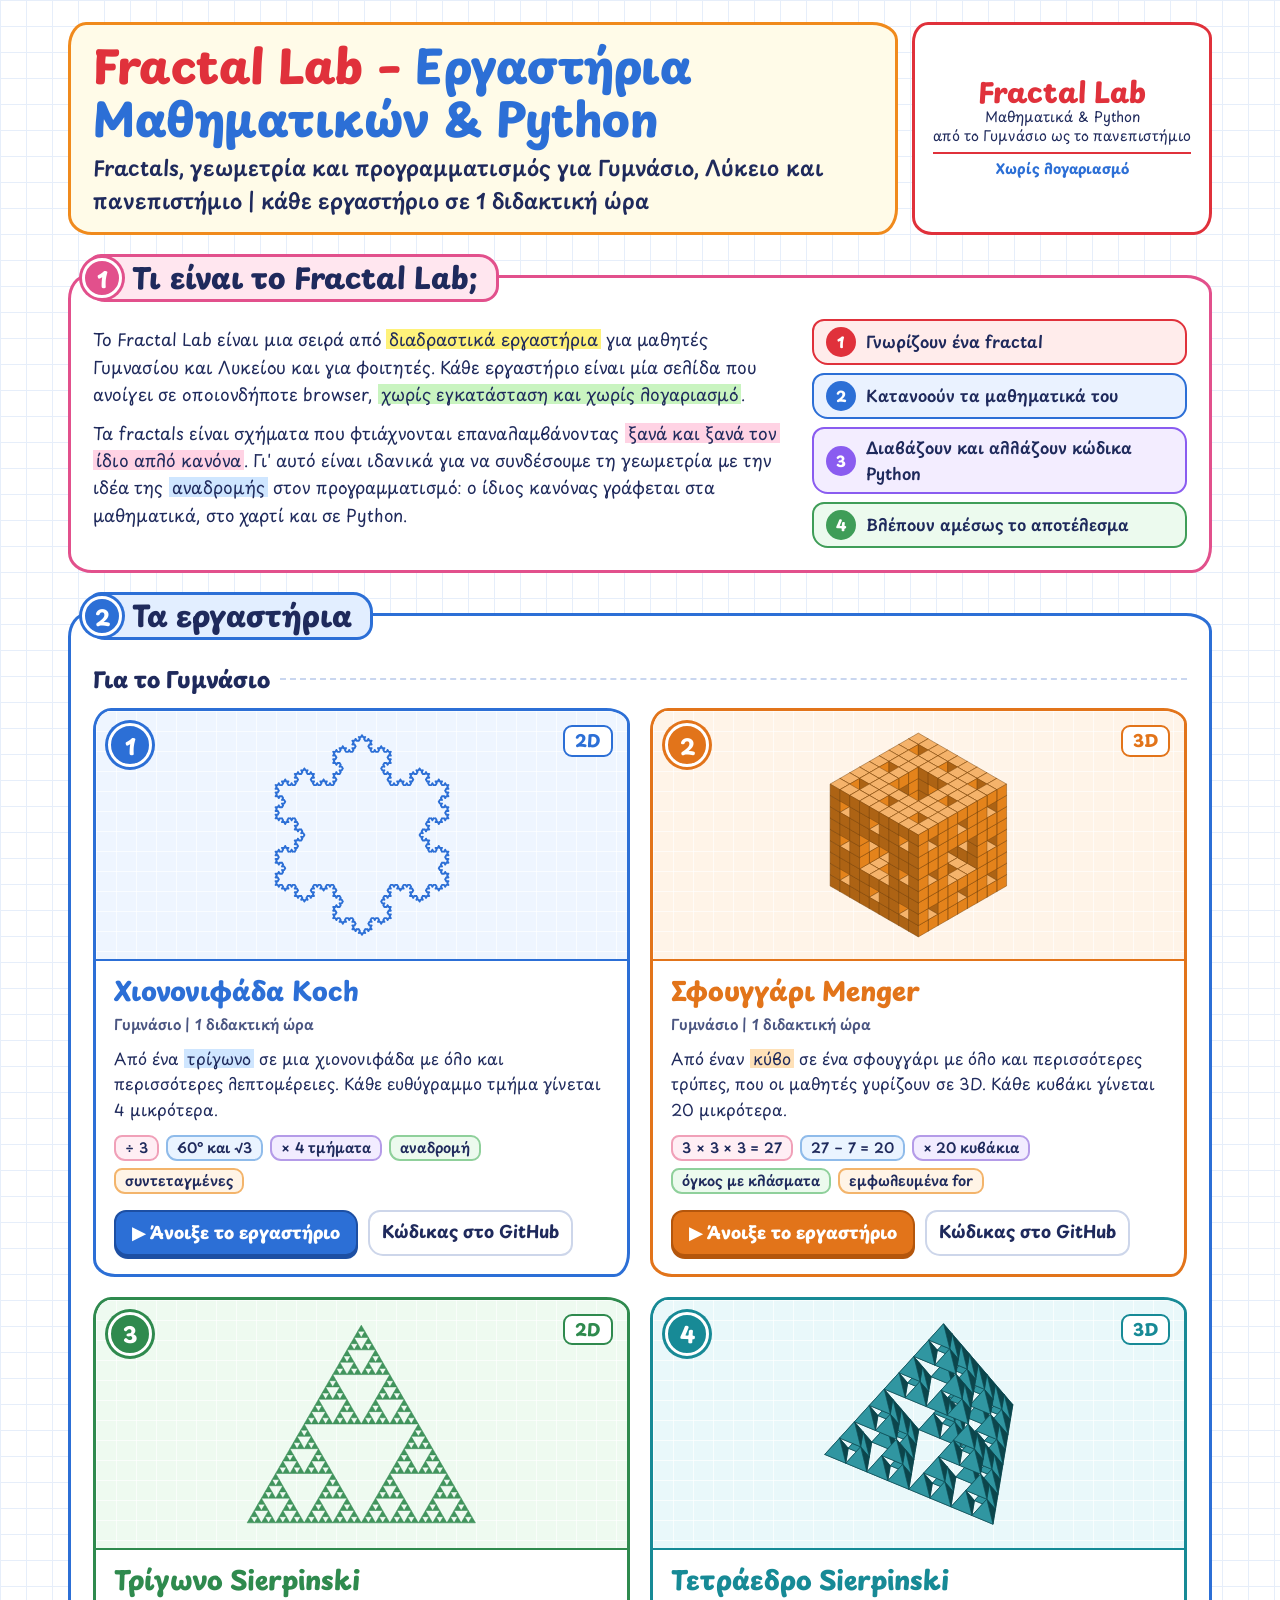
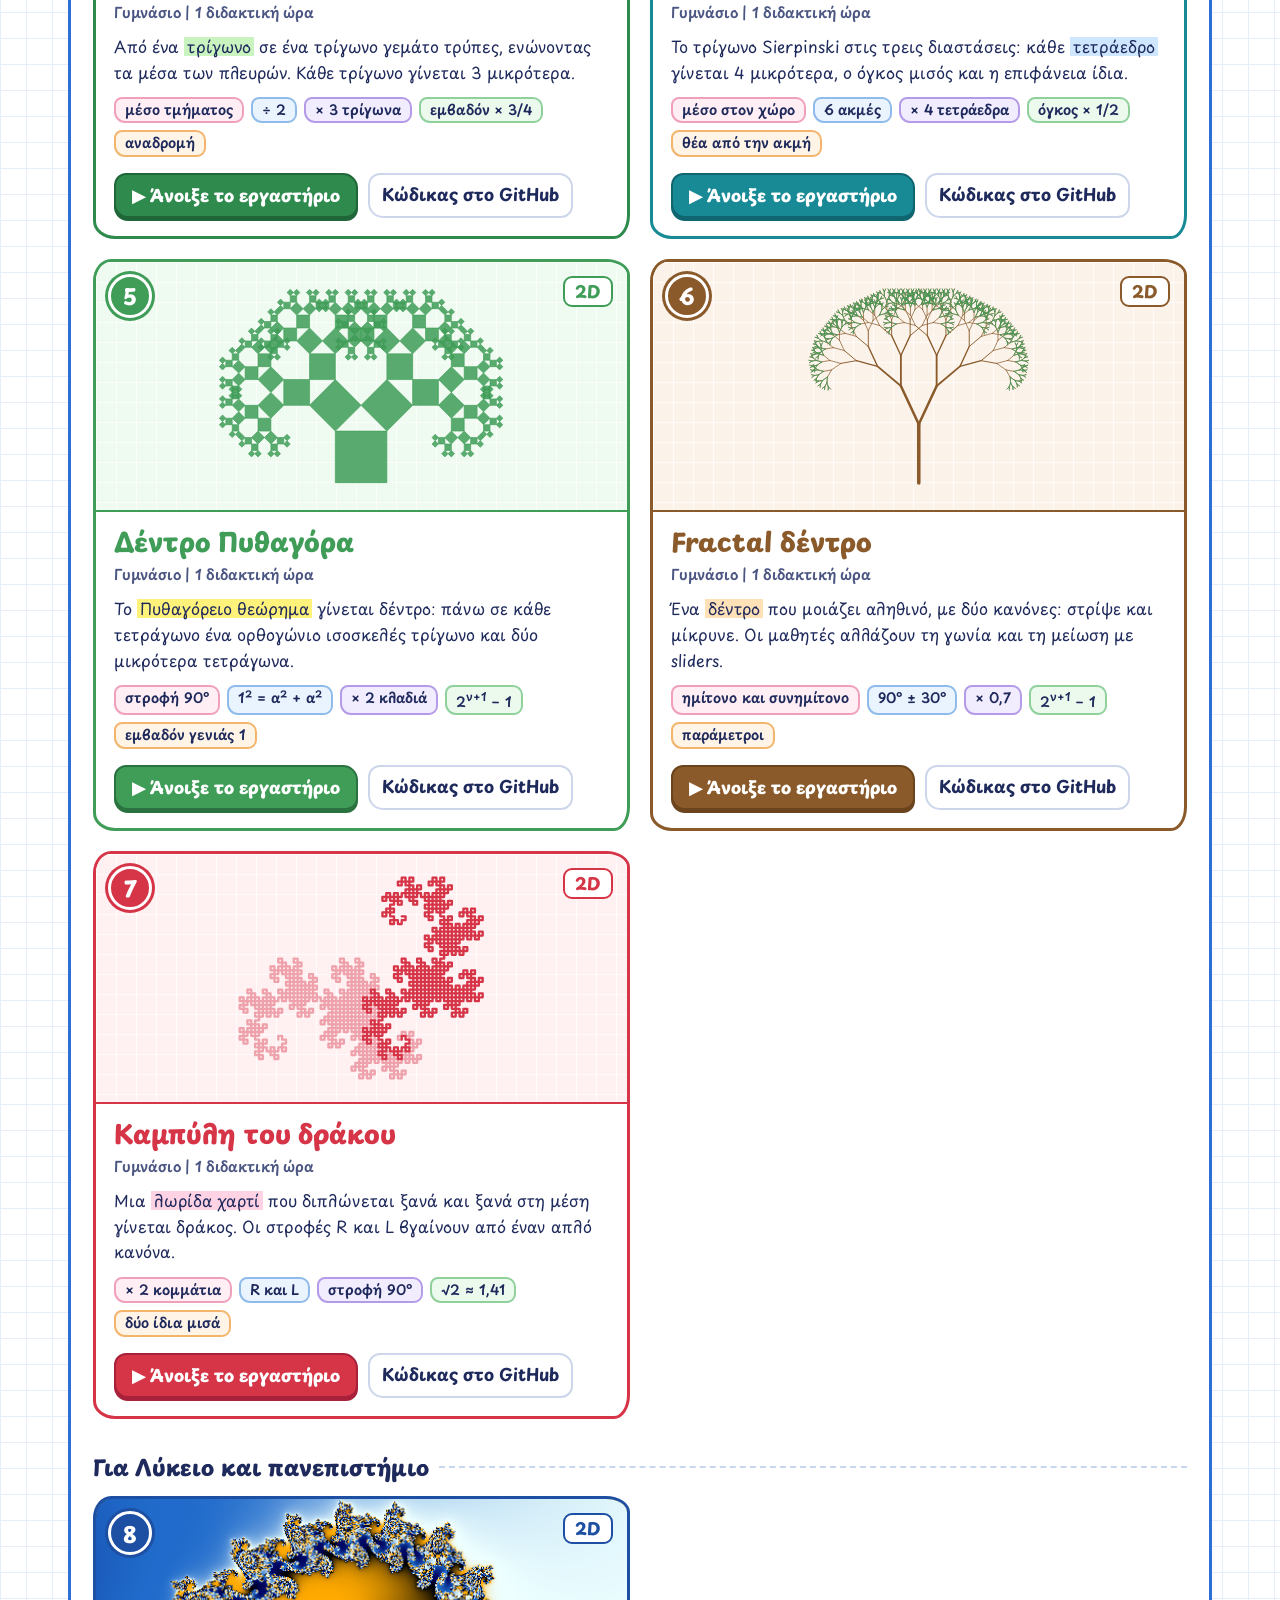
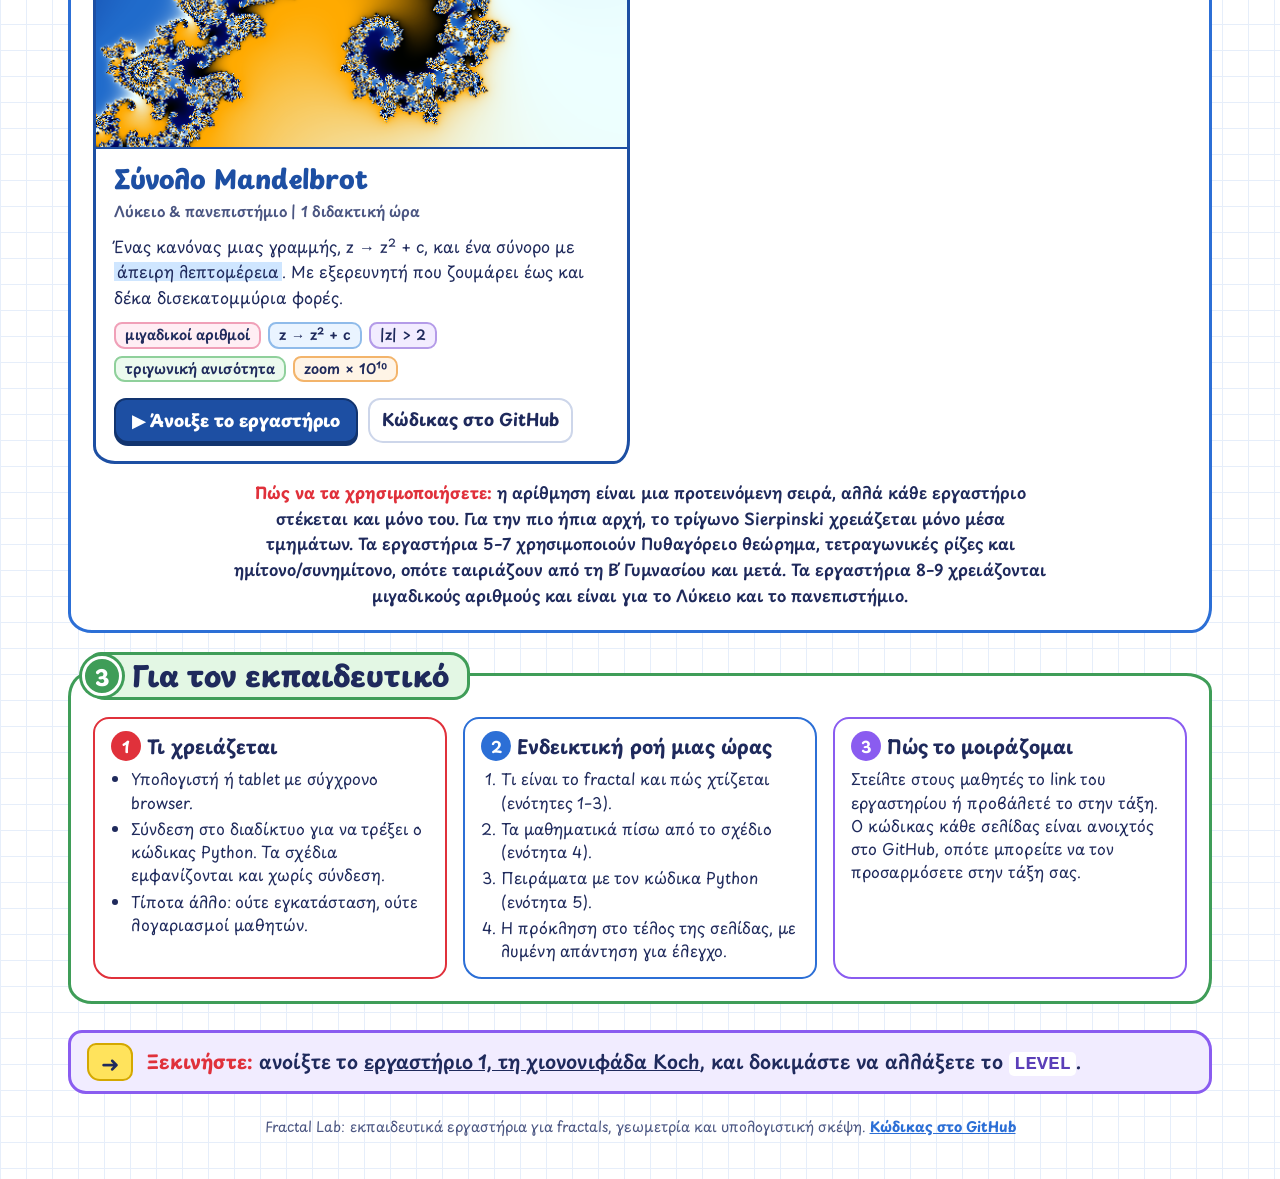
==== commit 89f8cd80: "Add lab 8, the Mandelbrot set, for upper-secondary and university Co-Authored-By: Claude Opus 5.5 <n" ====
--- a/index.html
+++ b/index.html
@@ -1,6 +1,6 @@
 <!doctype html>
 <html lang="el"><head><meta charset="utf-8"/><meta name="viewport" content="width=device-width, initial-scale=1"/><title>Fractal Lab · Εργαστήρια Μαθηματικών & Python</title>
-<meta name="description" content="Διαδραστικά εργαστήρια fractals για το Γυμνάσιο: μαθηματικά, γεωμετρία και Python στον browser, χωρίς εγκατάσταση και χωρίς λογαριασμό.">
+<meta name="description" content="Διαδραστικά εργαστήρια fractals για Γυμνάσιο, Λύκειο και πανεπιστήμιο: μαθηματικά, γεωμετρία και Python στον browser, χωρίς εγκατάσταση και χωρίς λογαριασμό.">
 <link rel="preconnect" href="https://fonts.googleapis.com"><link rel="preconnect" href="https://fonts.gstatic.com" crossorigin>
 <link href="https://fonts.googleapis.com/css2?family=Playpen+Sans:wght@400..800&display=swap" rel="stylesheet">
 <style>
@@ -70,7 +70,11 @@
 .open:hover{filter:brightness(1.07)}.open:active{transform:translateY(2px);box-shadow:0 1px 0 var(--ld)}
 .src{display:inline-block;text-decoration:none;background:#fff;border:2.5px solid #cdd6ea;border-radius:12px 14px 12px 15px;padding:6px 12px;font-weight:700}
 .src:hover{background:#f4f7ff}
-.labs-group{margin:6px 0 4px;font-size:20px;font-weight:800;color:var(--muted)}
+.labs-group{margin:4px 0 12px;font-size:22px;font-weight:800;color:var(--ink);display:flex;align-items:center;gap:10px}
+.labs-group::after{content:"";flex:1;border-top:2.5px dashed #c9d6ef}
+.labs + .labs-group{margin-top:30px}
+.lab-art.photo{padding:0;background:#05070f}
+.lab-art.photo svg,.lab-art.photo img{display:block;width:100%;height:100%;max-width:none;object-fit:cover}
 .order{margin:16px auto 0;max-width:820px;font-weight:600;font-size:16px;text-align:center}
 .order b{color:var(--red)}
 
@@ -105,11 +109,11 @@
 <header class="sheet-head">
   <div class="title-card">
     <h1><span class="t1">Fractal Lab –</span> <span class="t2">Εργαστήρια Μαθηματικών &amp; Python</span></h1>
-    <p>Fractals, γεωμετρία και προγραμματισμός για το Γυμνάσιο | κάθε εργαστήριο σε 1 διδακτική ώρα</p>
+    <p>Fractals, γεωμετρία και προγραμματισμός για Γυμνάσιο, Λύκειο και πανεπιστήμιο | κάθε εργαστήριο σε 1 διδακτική ώρα</p>
   </div>
   <aside class="brand-card" aria-label="Fractal Lab">
     <strong>Fractal Lab</strong>
-    <span>Μαθηματικά &amp; Python<br>για το Γυμνάσιο</span>
+    <span>Μαθηματικά &amp; Python<br>από το Γυμνάσιο ως το πανεπιστήμιο</span>
     <em>Χωρίς λογαριασμό</em>
   </aside>
 </header>
@@ -118,7 +122,7 @@
   <div class="tab"><span class="num">1</span><h2 id="s1">Τι είναι το Fractal Lab;</h2></div>
   <div class="about">
     <div>
-      <p>Το Fractal Lab είναι μια σειρά από <span class="hl y">διαδραστικά εργαστήρια</span> για μαθητές Γυμνασίου. Κάθε εργαστήριο είναι μία σελίδα που ανοίγει σε οποιονδήποτε browser, <span class="hl g">χωρίς εγκατάσταση και χωρίς λογαριασμό</span>.</p>
+      <p>Το Fractal Lab είναι μια σειρά από <span class="hl y">διαδραστικά εργαστήρια</span> για μαθητές Γυμνασίου και Λυκείου και για φοιτητές. Κάθε εργαστήριο είναι μία σελίδα που ανοίγει σε οποιονδήποτε browser, <span class="hl g">χωρίς εγκατάσταση και χωρίς λογαριασμό</span>.</p>
       <p>Τα fractals είναι σχήματα που φτιάχνονται επαναλαμβάνοντας <span class="hl p">ξανά και ξανά τον ίδιο απλό κανόνα</span>. Γι' αυτό είναι ιδανικά για να συνδέσουμε τη γεωμετρία με την ιδέα της <span class="hl b">αναδρομής</span> στον προγραμματισμό: ο ίδιος κανόνας γράφεται στα μαθηματικά, στο χαρτί και σε Python.</p>
     </div>
     <ul class="pillars" aria-label="Τι κάνουν οι μαθητές σε κάθε εργαστήριο">
@@ -133,6 +137,7 @@
 <section class="block b-blue" aria-labelledby="s2">
   <div class="tab"><span class="num">2</span><h2 id="s2">Τα εργαστήρια</h2></div>
 <!-- LABS:START -->
+  <h3 class="labs-group">Για το Γυμνάσιο</h3>
   <div class="labs">
     <article class="lab" style="--lc:#2c6fd6;--ld:#1d4fa3;--lb:#eef5ff">
       <div class="lab-art"><span class="badge">1</span><span class="dim">2D</span><svg id="art-koch" role="img" aria-label="Χιονονιφάδα Koch, επίπεδο 4"></svg></div>
@@ -205,7 +210,20 @@
       </div>
     </article>
   </div>
-  <p class="order"><b>Πώς να τα χρησιμοποιήσετε:</b> η αρίθμηση είναι μια προτεινόμενη σειρά, αλλά κάθε εργαστήριο στέκεται και μόνο του. Για την πιο ήπια αρχή, το τρίγωνο Sierpinski χρειάζεται μόνο μέσα τμημάτων. Τα εργαστήρια 5–7 χρησιμοποιούν Πυθαγόρειο θεώρημα, τετραγωνικές ρίζες και ημίτονο/συνημίτονο, οπότε ταιριάζουν από τη Β΄ Γυμνασίου και μετά.</p>
+  <h3 class="labs-group">Για Λύκειο και πανεπιστήμιο</h3>
+  <div class="labs">
+    <article class="lab" style="--lc:#1d4fa3;--ld:#12346f;--lb:#eef3ff">
+      <div class="lab-art photo"><span class="badge">8</span><span class="dim">2D</span><svg id="art-mandelbrot" role="img" aria-label="Λεπτομέρεια του συνόλου Mandelbrot, η κοιλάδα των ιππόκαμπων"></svg></div>
+      <div class="lab-body">
+        <h3>Σύνολο Mandelbrot</h3>
+        <p class="meta">Λύκειο &amp; πανεπιστήμιο | 1 διδακτική ώρα</p>
+        <p>Ένας κανόνας μιας γραμμής, z → z² + c, και ένα σύνορο με <span class="hl b">άπειρη λεπτομέρεια</span>. Με εξερευνητή που ζουμάρει έως και δέκα δισεκατομμύρια φορές.</p>
+        <div class="tags"><span class="t1">μιγαδικοί αριθμοί</span><span class="t2">z → z² + c</span><span class="t3">|z| > 2</span><span class="t4">τριγωνική ανισότητα</span><span class="t5">zoom × 10¹⁰</span></div>
+        <div class="lab-actions"><a class="open" href="mandelbrot/">▶ Άνοιξε το εργαστήριο</a><a class="src" href="https://github.com/izzydi/fractal-lab/tree/main/mandelbrot">Κώδικας στο GitHub</a></div>
+      </div>
+    </article>
+  </div>
+  <p class="order"><b>Πώς να τα χρησιμοποιήσετε:</b> η αρίθμηση είναι μια προτεινόμενη σειρά, αλλά κάθε εργαστήριο στέκεται και μόνο του. Για την πιο ήπια αρχή, το τρίγωνο Sierpinski χρειάζεται μόνο μέσα τμημάτων. Τα εργαστήρια 5–7 χρησιμοποιούν Πυθαγόρειο θεώρημα, τετραγωνικές ρίζες και ημίτονο/συνημίτονο, οπότε ταιριάζουν από τη Β΄ Γυμνασίου και μετά. Τα εργαστήρια 8–9 χρειάζονται μιγαδικούς αριθμούς και είναι για το Λύκειο και το πανεπιστήμιο.</p>
 <!-- LABS:END -->
 </section>
 
@@ -238,6 +256,7 @@
 <footer>Fractal Lab: εκπαιδευτικά εργαστήρια για fractals, γεωμετρία και υπολογιστική σκέψη. <a href="https://github.com/izzydi/fractal-lab">Κώδικας στο GitHub</a></footer>
 </main>
 <script src="assets/draw2d.js"></script>
+<script src="assets/mandelbrot.js"></script>
 <script>
 // Ίδιοι κανόνες με τα εργαστήρια, για τα σχέδια στις κάρτες.
 function kochJS(a,b,n){if(n===0)return [[a,b]];const dx=(b[0]-a[0])/3,dy=(b[1]-a[1])/3,p=[a[0]+dx,a[1]+dy],q=[a[0]+2*dx,a[1]+2*dy],peak=[p[0]+dx/2+Math.sqrt(3)*dy/2,p[1]+dy/2-Math.sqrt(3)*dx/2];return [...kochJS(a,p,n-1),...kochJS(p,peak,n-1),...kochJS(peak,q,n-1),...kochJS(q,b,n-1)]}
@@ -268,5 +287,6 @@
 {const tr=(p1,p2,n)=>{const dx=p2[0]-p1[0],dy=p2[1]-p1[1],p3=[p2[0]-dy,p2[1]+dx],p4=[p1[0]-dy,p1[1]+dx];const sq=[p1,p2,p3,p4];if(n===0)return [sq];const top=[(p4[0]+p3[0])/2-dy/2,(p4[1]+p3[1])/2+dx/2];return [sq,...tr(p4,top,n-1),...tr(top,p3,n-1)]};FL2D.drawSVG(document.querySelector('#art-pythagoras-tree'),{polygons:tr([0,0],[1,0],7)},'#3f9d58',{fillOpacity:.85,edgeWidth:.002});}
 {const br=(x,y,l,d,n,o)=>{const a=d*Math.PI/180,x2=x+l*Math.cos(a),y2=y+l*Math.sin(a);o.push([[x,y],[x2,y2]]);if(n>0){br(x2,y2,l*.72,d+25,n-1,o);br(x2,y2,l*.72,d-25,n-1,o)}return o};const T=br(0,0,1,90,9,[]),svg=document.querySelector('#art-fractal-tree'),mn=Math.min(...T.map(g=>Math.hypot(g[1][0]-g[0][0],g[1][1]-g[0][1])));FL2D.drawSVG(svg,{segments:T},'#8a5a2b',{widthByLength:.06,pad:.05});const tmp=document.createElementNS('http://www.w3.org/2000/svg','svg');FL2D.drawSVG(tmp,{segments:T.filter(g=>Math.hypot(g[1][0]-g[0][0],g[1][1]-g[0][1])<mn*2.1)},'#3f9d58',{widthByLength:.096});svg.insertAdjacentHTML('beforeend',tmp.innerHTML);}
 {const fo=n=>{if(n===0)return [];const o=fo(n-1);return [...o,'R',...o.slice().reverse().map(t=>t==='R'?'L':'R')]};let x=1,y=0,dx=1,dy=0;const P=[[0,0],[1,0]];for(const t of fo(11)){if(t==='R')[dx,dy]=[dy,-dx];else [dx,dy]=[-dy,dx];x+=dx;y+=dy;P.push([x,y])}const b=FL2D.bounds({path:P}),pd=2,svg=document.querySelector('#art-dragon-curve'),h=(P.length-1)/2,d=p=>'M'+p.map(q=>q[0]+' '+(-q[1])).join('L');svg.setAttribute('viewBox',(b.minX-pd)+' '+(-(b.maxY+pd))+' '+(b.maxX-b.minX+2*pd)+' '+(b.maxY-b.minY+2*pd));svg.innerHTML='<g fill="none" stroke="#d63447" stroke-width="0.6" stroke-linecap="round" stroke-linejoin="round"><path d="'+d(P.slice(h))+'" stroke-opacity="0.42"/><path d="'+d(P.slice(0,h+1))+'"/></g>';}
+{const c=document.createElement('canvas');c.width=520;c.height=340;MB.renderTo(c,{cx:-0.74345,cy:0.13135,w:0.0034},{maxIter:800});const s=document.querySelector('#art-mandelbrot');s.setAttribute('viewBox','0 0 520 340');s.setAttribute('preserveAspectRatio','xMidYMid slice');s.innerHTML='<image href="'+c.toDataURL()+'" width="520" height="340"/>';}
 // ART:END
 </script></body></html>
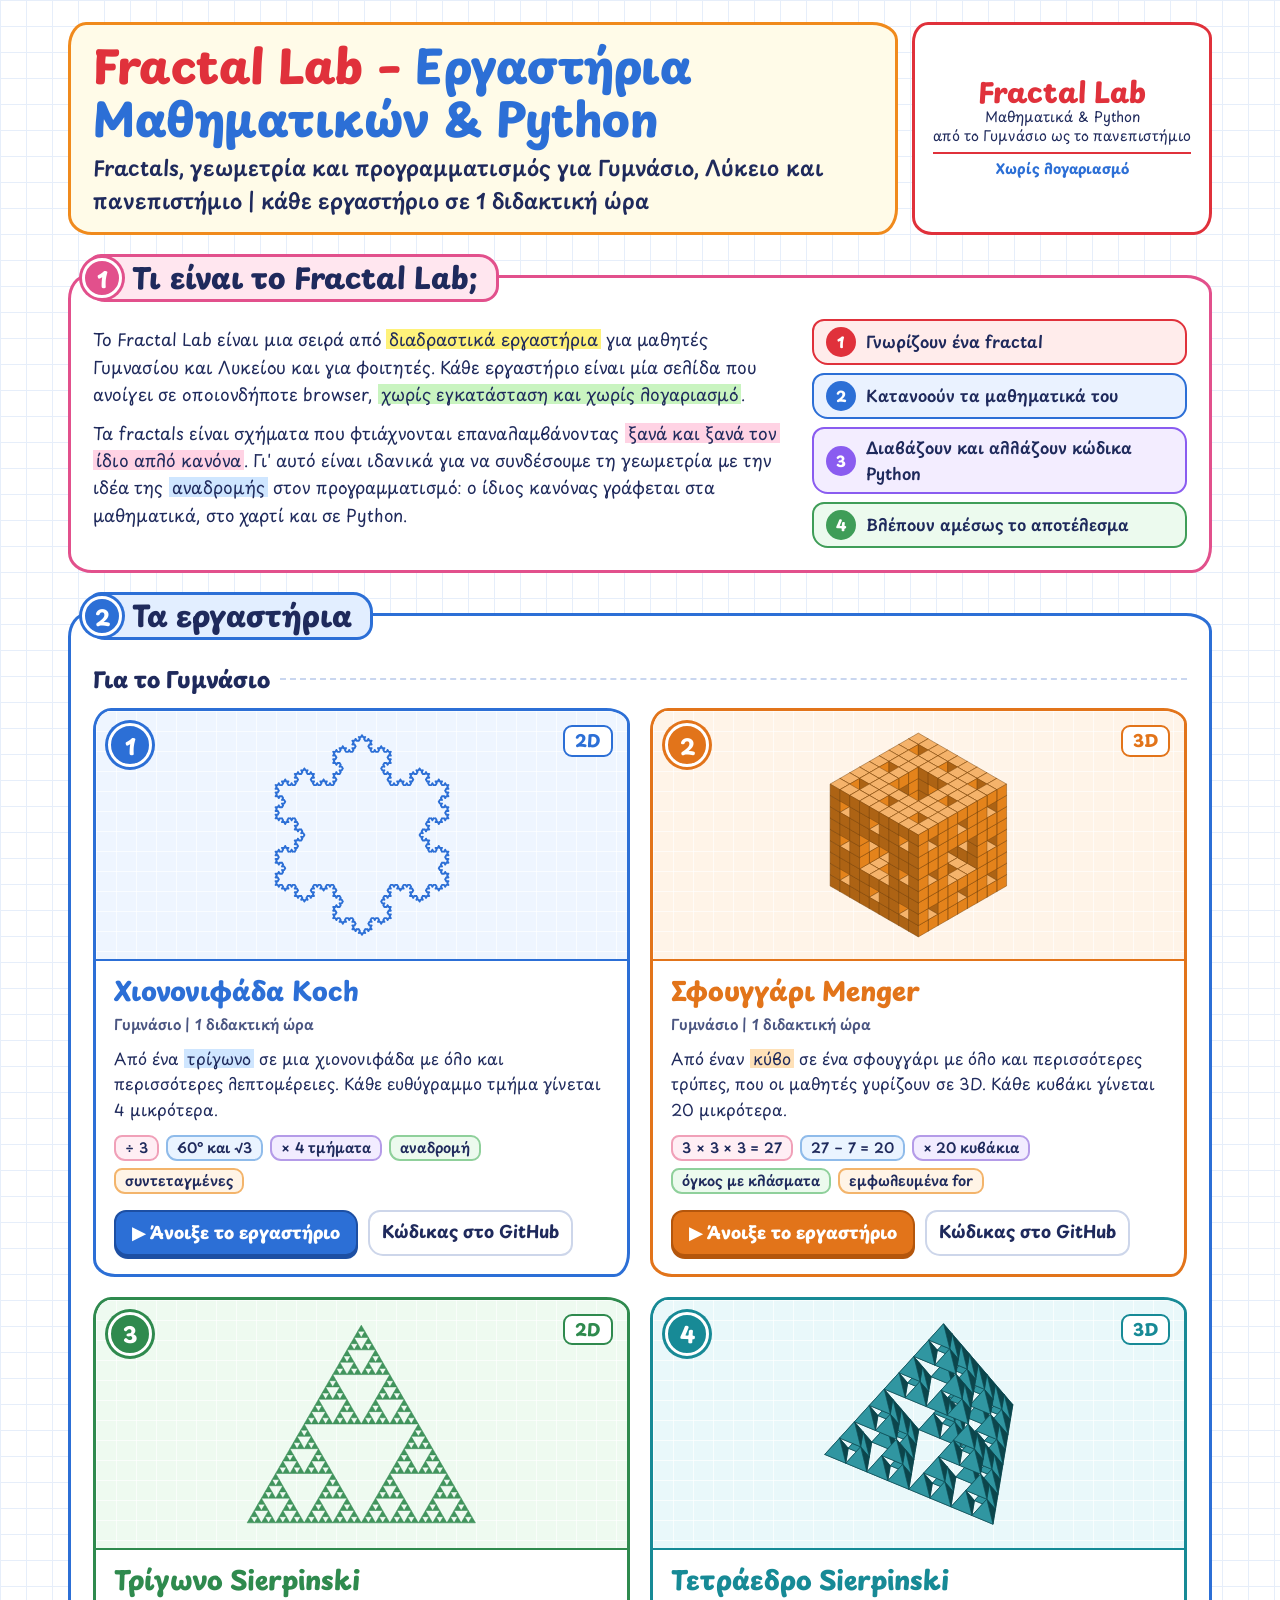
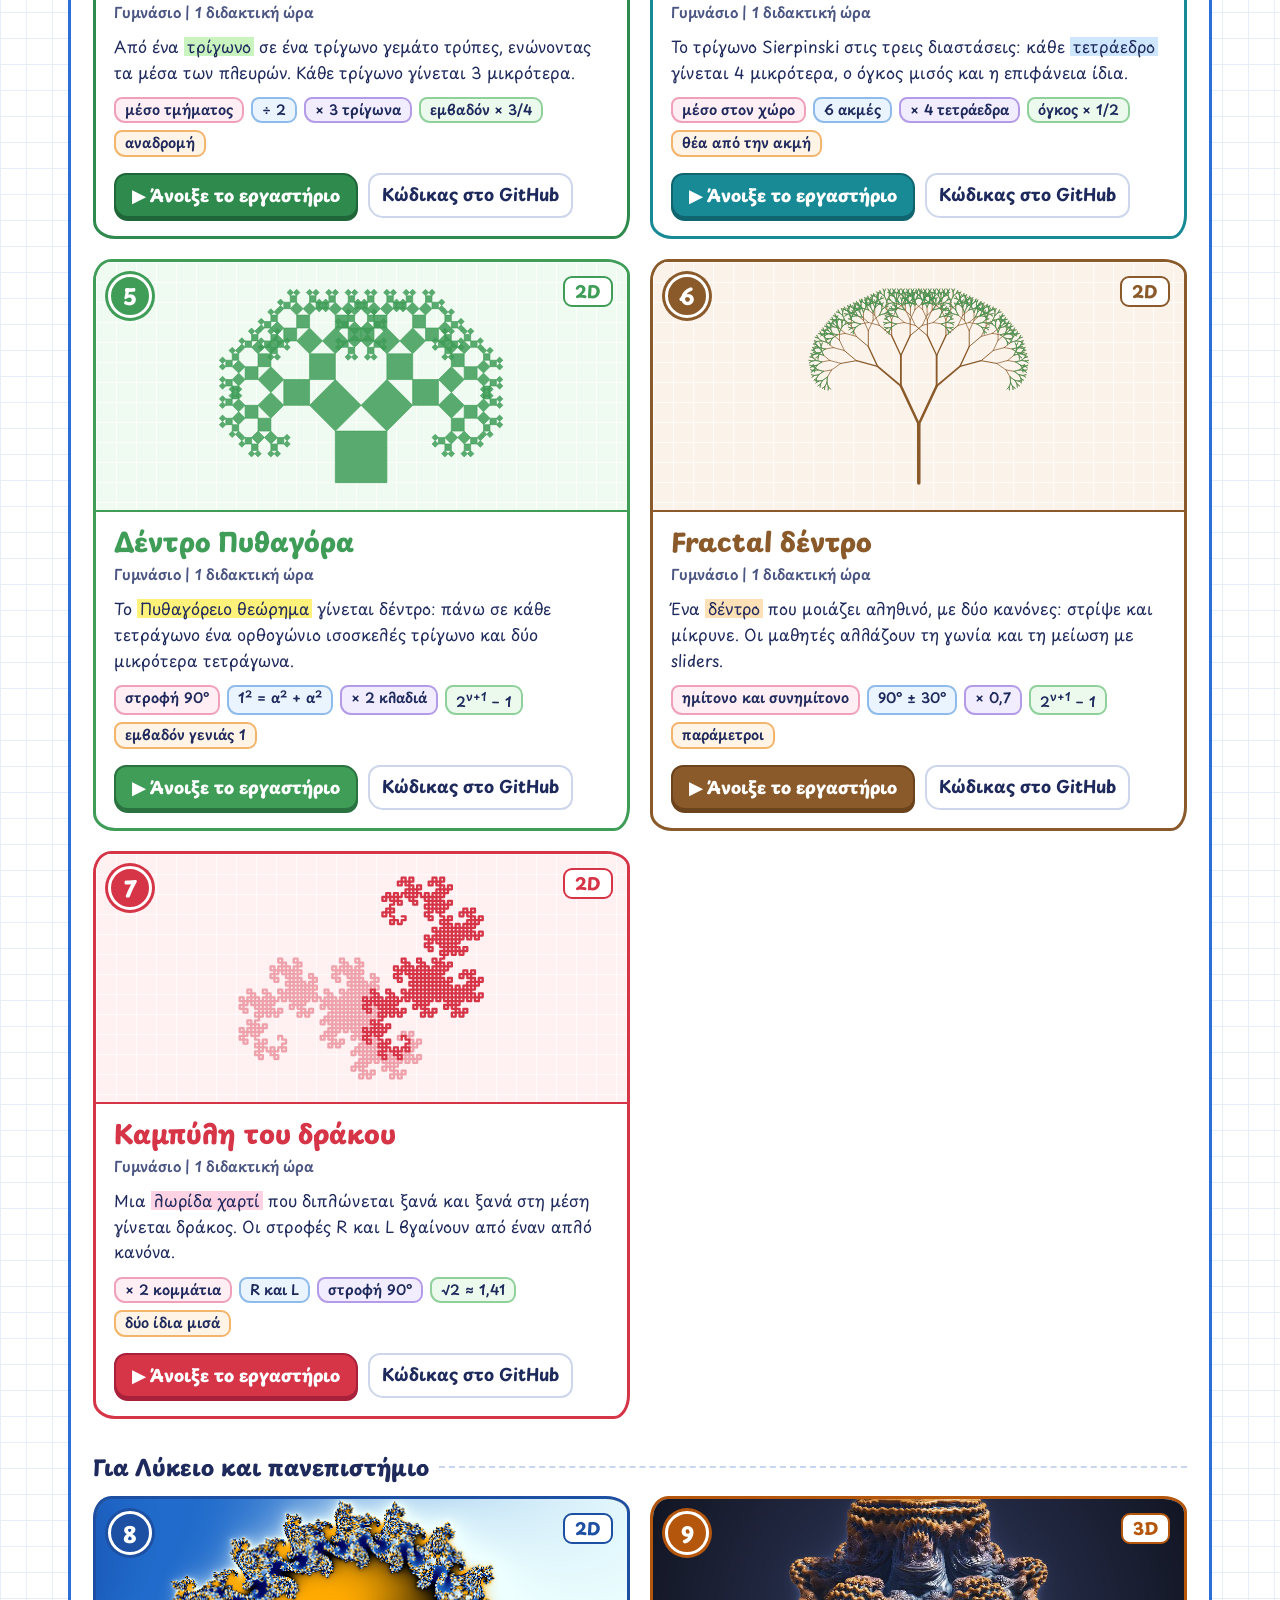
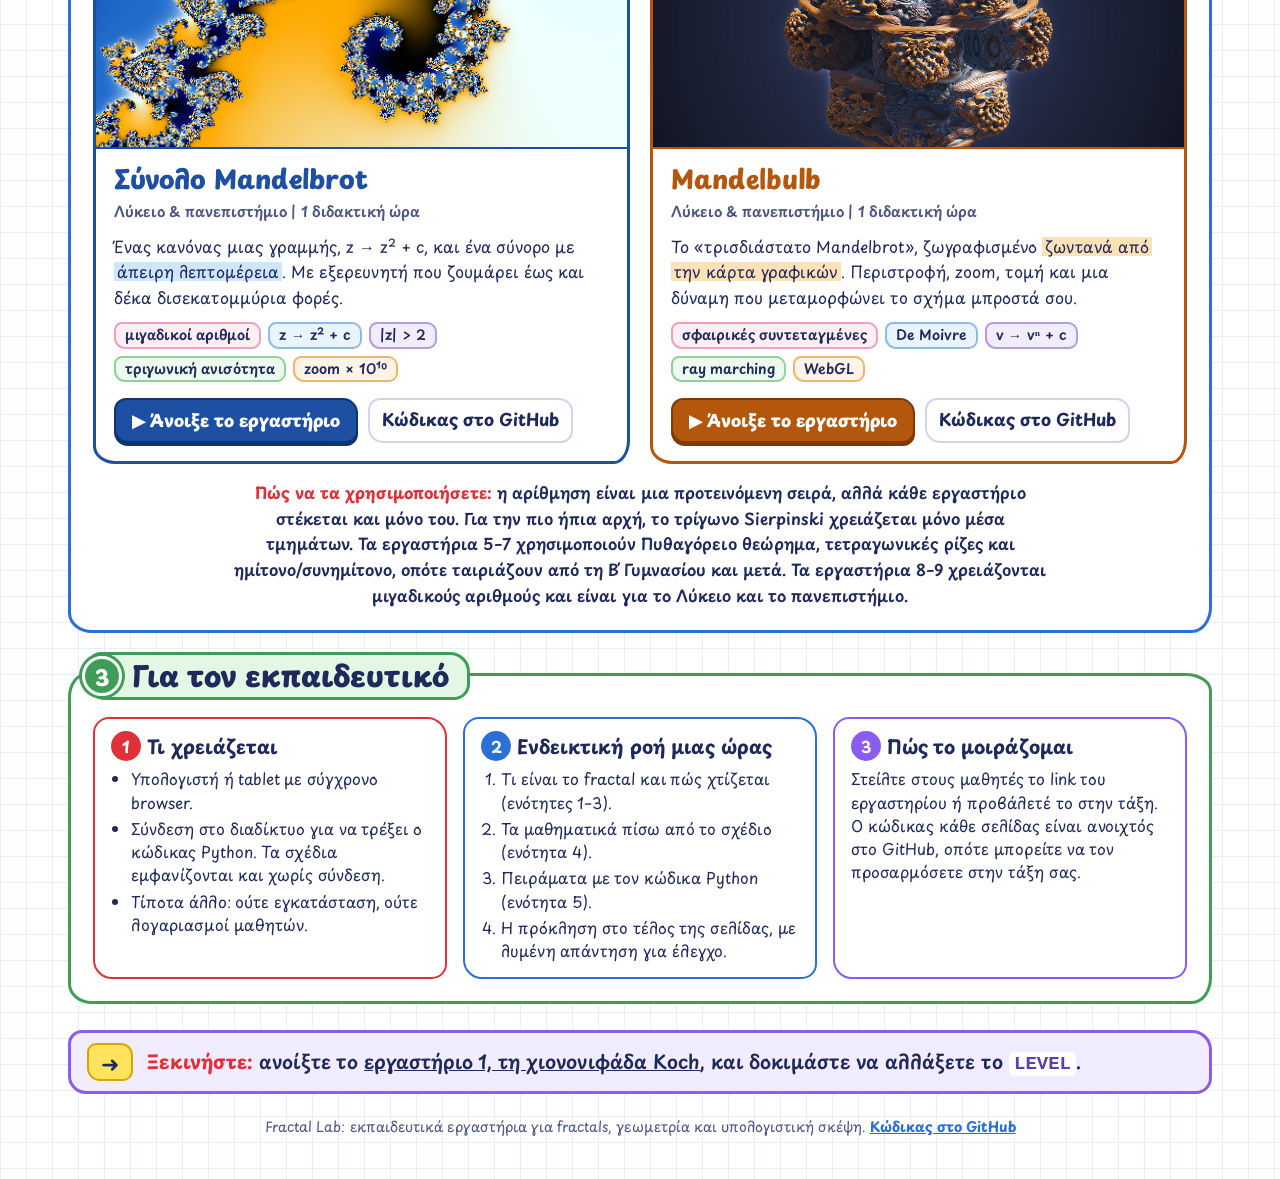
==== commit 646132fd: "Add lab 9, the Mandelbulb, a live ray-marched 3D fractal Co-Authored-By: Claude Opus 5.5 <noreply@an" ====
--- a/index.html
+++ b/index.html
@@ -220,6 +220,16 @@
         <p>Ένας κανόνας μιας γραμμής, z → z² + c, και ένα σύνορο με <span class="hl b">άπειρη λεπτομέρεια</span>. Με εξερευνητή που ζουμάρει έως και δέκα δισεκατομμύρια φορές.</p>
         <div class="tags"><span class="t1">μιγαδικοί αριθμοί</span><span class="t2">z → z² + c</span><span class="t3">|z| > 2</span><span class="t4">τριγωνική ανισότητα</span><span class="t5">zoom × 10¹⁰</span></div>
         <div class="lab-actions"><a class="open" href="mandelbrot/">▶ Άνοιξε το εργαστήριο</a><a class="src" href="https://github.com/izzydi/fractal-lab/tree/main/mandelbrot">Κώδικας στο GitHub</a></div>
+      </div>
+    </article>
+    <article class="lab" style="--lc:#b4560c;--ld:#7e3a06;--lb:#fff4e8">
+      <div class="lab-art photo"><span class="badge">9</span><span class="dim">3D</span><img src="assets/mandelbulb.jpg" alt="Ο Mandelbulb με δύναμη 8" loading="lazy"></div>
+      <div class="lab-body">
+        <h3>Mandelbulb</h3>
+        <p class="meta">Λύκειο &amp; πανεπιστήμιο | 1 διδακτική ώρα</p>
+        <p>Το «τρισδιάστατο Mandelbrot», ζωγραφισμένο <span class="hl o">ζωντανά από την κάρτα γραφικών</span>. Περιστροφή, zoom, τομή και μια δύναμη που μεταμορφώνει το σχήμα μπροστά σου.</p>
+        <div class="tags"><span class="t1">σφαιρικές συντεταγμένες</span><span class="t2">De Moivre</span><span class="t3">v → vⁿ + c</span><span class="t4">ray marching</span><span class="t5">WebGL</span></div>
+        <div class="lab-actions"><a class="open" href="mandelbulb/">▶ Άνοιξε το εργαστήριο</a><a class="src" href="https://github.com/izzydi/fractal-lab/tree/main/mandelbulb">Κώδικας στο GitHub</a></div>
       </div>
     </article>
   </div>
